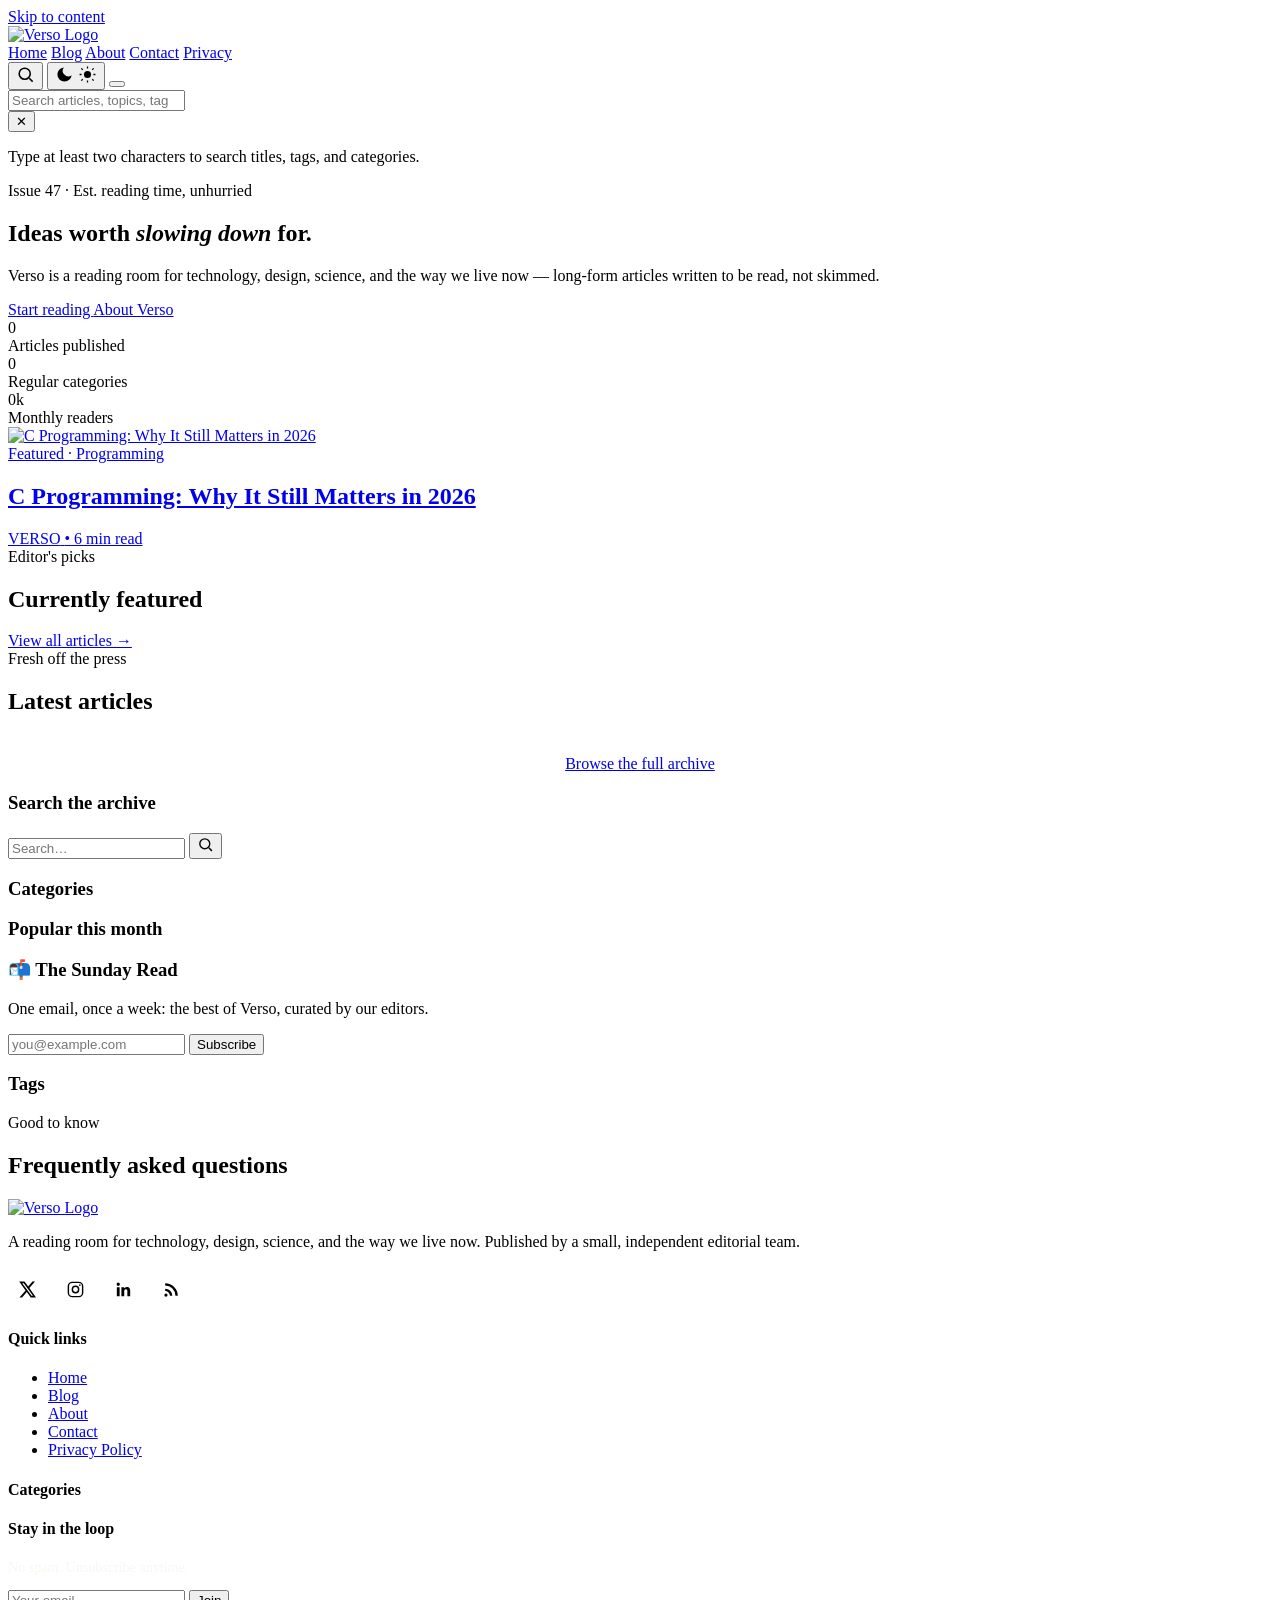
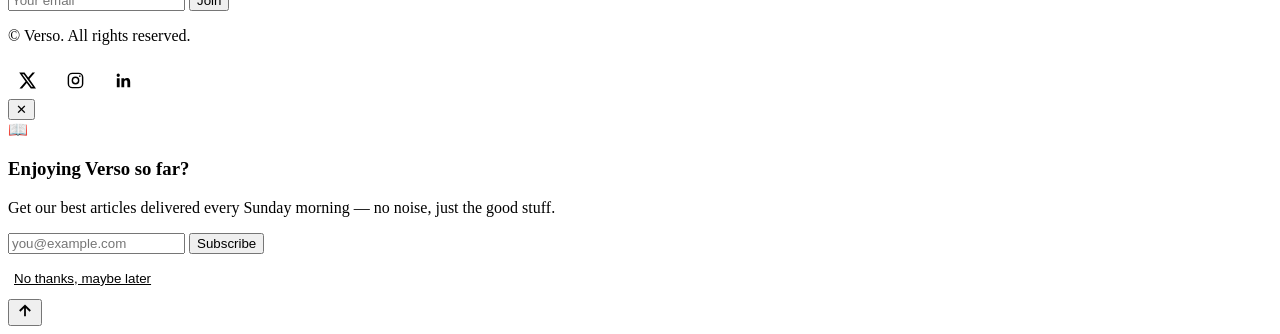
==== index.html @ 6a6ff348 "Add files via upload" ====
<!DOCTYPE html>
<html lang="en">
<head>
  <meta charset="UTF-8">
  <meta name="viewport" content="width=device-width, initial-scale=1.0">

  <title>Verso — Ideas Worth Slowing Down For</title>

  <meta name="description"
    content="Verso is a reading room for technology, design, science, and the way we live now. Long-form articles, written to be read, not skimmed.">

  <meta name="theme-color" content="#F6F2E9">

  <link rel="canonical" href="https://www.versoblog.example/index.html">

  <!-- Open Graph -->
  <meta property="og:type" content="website">
  <meta property="og:title" content="Verso — Ideas Worth Slowing Down For">
  <meta property="og:description"
    content="A reading room for technology, design, science, and the way we live now.">
  <meta property="og:image" content="https://picsum.photos/id/0/1200/700">
  <meta property="og:url" href="https://www.versoblog.example/index.html">

  <meta name="twitter:card" content="summary_large_image">
  <meta name="twitter:title" content="Verso — Ideas Worth Slowing Down For">
  <meta name="twitter:description"
    content="A reading room for technology, design, science, and the way we live now.">
  <meta name="twitter:image" content="https://picsum.photos/id/0/1200/700">

  <link rel="icon" href="images/placeholder.svg" type="image/svg+xml">

  <link rel="stylesheet" href="css/xmc.css">
  <link rel="stylesheet" href="css/ree.css">

    <!-- Theme -->
  <script src="js/theme.js"></script>

  <!-- Schema.org -->
  <script type="application/ld+json">
  {
    "@context": "https://schema.org",
    "@type": "WebSite",
    "name": "Verso",
    "url": "https://www.versoblog.example/",
    "potentialAction": {
      "@type": "SearchAction",
      "target": "https://www.versoblog.example/blog.html?search={search_term_string}",
      "query-input": "required name=search_term_string"
    }
  }
  </script>

  <style>
    /* =========================================================
       SOCIAL MEDIA ICONS
       ========================================================= */

    .social-links {
      display: flex;
      align-items: center;
      gap: 10px;
    }

    .social-links a {
      width: 38px;
      height: 38px;
      display: inline-flex;
      align-items: center;
      justify-content: center;
      border-radius: 50%;
      text-decoration: none;
      transition:
        transform 0.2s ease,
        background-color 0.2s ease,
        color 0.2s ease;
    }

    .social-links a:hover {
      transform: translateY(-3px);
    }

    .social-links svg {
      width: 19px;
      height: 19px;
      display: block;
    }

    /* Footer social icons */
    .footer-about .social-links a,
    .footer-bottom .social-links a {
      color: inherit;
    }

    .social-links a:hover {
      background: rgba(255,255,255,0.12);
    }
  </style>

</head>

<body>

  <a class="skip-link" href="#main">Skip to content</a>

  <!-- ============================= HEADER ============================= -->

  <header class="site-header">

    <div class="container">

      <a href="index.html" class="logo">
        <img src="images/IMG_20260827_145928.png" alt="Verso Logo">
      </a>

      <nav class="nav-menu" aria-label="Primary">
        <a href="index.html" class="is-active">Home</a>
        <a href="blog.html">Blog</a>
        <a href="about.html">About</a>
        <a href="contact.html">Contact</a>
        <a href="privacy.html">Privacy</a>
      </nav>

      <div class="header-actions">

        <button
          class="icon-btn search-toggle"
          aria-label="Open search"
          title="Search (press /)">

          <svg
            viewBox="0 0 24 24"
            width="19"
            height="19"
            fill="none"
            stroke="currentColor"
            stroke-width="2">

            <circle cx="11" cy="11" r="7"/>
            <path d="M21 21l-4.3-4.3"/>

          </svg>

        </button>

        <button
          class="icon-btn theme-toggle"
          aria-label="Toggle dark mode"
          aria-pressed="false"
          title="Toggle theme (press t)">

          <svg
            class="icon-moon"
            viewBox="0 0 24 24"
            width="19"
            height="19"
            fill="currentColor">

            <path d="M21 12.8A9 9 0 1 1 11.2 3a7 7 0 0 0 9.8 9.8Z"/>

          </svg>

          <svg
            class="icon-sun"
            viewBox="0 0 24 24"
            width="19"
            height="19"
            fill="currentColor">

            <circle cx="12" cy="12" r="4.5"/>

            <path
              d="M12 2v2.5M12 19.5V22M4.2 4.2l1.8 1.8M18 18l1.8 1.8M2 12h2.5M19.5 12H22M4.2 19.8 6 18M18 6l1.8-1.8"
              stroke="currentColor"
              stroke-width="1.6"/>

          </svg>

        </button>

        <button
          class="nav-toggle"
          aria-label="Open menu"
          aria-expanded="false">

          <span></span>
          <span></span>
          <span></span>

        </button>

      </div>

    </div>

  </header>

  <!-- ============================= SEARCH ============================= -->

  <div class="search-panel">

    <div class="search-panel__inner">

      <div class="search-panel__header">

        <form role="search" style="flex:1; display:flex;">

          <input
            type="search"
            class="search-input"
            placeholder="Search articles, topics, tags…"
            aria-label="Search articles">

        </form>

        <button
          type="button"
          class="search-panel__close"
          aria-label="Close search">

          ✕

        </button>

      </div>

      <div class="search-suggestions">

        <p class="search-suggestions__hint">
          Type at least two characters to search titles, tags, and categories.
        </p>

      </div>

    </div>

  </div>


  <main id="main">

    <!-- ============================= HERO ============================= -->

    <section class="hero">

      <div class="container hero__grid">

        <div>

          <p class="hero__eyebrow">
            Issue 47 · Est. reading time, unhurried
          </p>

          <h1 class="hero__title">
            Ideas worth <em>slowing down</em> for.
          </h1>

          <p class="hero__lede">
            Verso is a reading room for technology, design, science,
            and the way we live now — long-form articles written to be
            read, not skimmed.
          </p>

          <div class="hero__actions">

            <a href="blog.html" class="btn btn-primary">
              Start reading
            </a>

            <a href="about.html" class="btn btn-secondary">
              About Verso
            </a>

          </div>

          <div class="hero__stats">

            <div>
              <div class="hero__stat-value">
                <span data-counter="20">0</span>
              </div>

              <div class="hero__stat-label">
                Articles published
              </div>
            </div>

            <div>
              <div class="hero__stat-value">
                <span data-counter="8">0</span>
              </div>

              <div class="hero__stat-label">
                Regular categories
              </div>
            </div>

            <div>
              <div class="hero__stat-value">
                <span data-counter="42">0</span>k
              </div>

              <div class="hero__stat-label">
                Monthly readers
              </div>
            </div>

          </div>

        </div>


        <a
  href="post.html?slug=c-programming-why-it-still-matters-in-2026"
  class="hero__feature"
  id="hero-feature">

  <img
    src="images/C programming.png"
    alt="C Programming: Why It Still Matters in 2026">

  <div class="hero__feature-content">

    <span class="hero__feature-badge">
      Featured · Programming
    </span>

    <h2 class="hero__feature-title">
      C Programming: Why It Still Matters in 2026
    </h2>

    <div class="hero__feature-meta">
      <span>VERSO</span>
      <span class="dot">•</span>
      <span>6 min read</span>
    </div>

  </div>

        </a>

      </div>

    </section>

    <!-- ====================== FEATURED ARTICLES ====================== -->

    <section class="section section--tight">

      <div class="container">

        <div class="section-head">

          <div>

            <span class="eyebrow">
              Editor's picks
            </span>

            <h2 class="section-title">
              Currently featured
            </h2>

          </div>

          <a href="blog.html" class="view-all-link">
            View all articles →
          </a>

        </div>

        <div
          class="featured-strip"
          id="featured-strip">
        </div>

      </div>

    </section>


    <!-- ============================ MAIN GRID ============================ -->

    <section class="section section--tight">

      <div class="container grid-main">

        <div class="main-col">

          <div class="section-head">

            <div>

              <span class="eyebrow">
                Fresh off the press
              </span>

              <h2 class="section-title">
                Latest articles
              </h2>

            </div>

          </div>

          <div
            class="category-chip-row"
            id="home-category-filters">
          </div>

          <div
            class="card-grid"
            id="home-post-grid"
            data-skeleton-target
            data-skeleton-count="6">
          </div>

          <div style="text-align:center; margin-top: 2.5rem;">

            <a
              href="blog.html"
              class="btn btn-secondary">

              Browse the full archive

            </a>

          </div>

        </div>

      <!-- ============================ SIDEBAR ============================ -->

        <aside class="sidebar" aria-label="Sidebar">

          <div class="widget">

            <h3 class="widget__title">
              Search the archive
            </h3>

            <form
              class="widget__search"
              role="search"
              id="sidebar-search-form">

              <input
                type="search"
                placeholder="Search…"
                aria-label="Search">

              <button
                type="submit"
                aria-label="Search">

                <svg
                  viewBox="0 0 24 24"
                  width="17"
                  height="17"
                  fill="none"
                  stroke="currentColor"
                  stroke-width="2">

                  <circle cx="11" cy="11" r="7"/>
                  <path d="M21 21l-4.3-4.3"/>

                </svg>

              </button>

            </form>

          </div>


          <div class="widget">

            <h3 class="widget__title">
              Categories
            </h3>

            <ul
              class="category-list"
              id="sidebar-categories">
            </ul>

          </div>


          <div class="widget">

            <h3 class="widget__title">
              Popular this month
            </h3>

            <ul
              class="mini-post-list"
              id="sidebar-popular">
            </ul>

          </div>


          <div class="widget widget-newsletter">

            <h3 class="widget__title">
              📬 The Sunday Read
            </h3>

            <p>
              One email, once a week: the best of Verso,
              curated by our editors.
            </p>

            <form id="sidebar-newsletter-form">

              <input
                type="email"
                required
                placeholder="you@example.com"
                aria-label="Email address">

              <button
                type="submit"
                class="btn btn-primary btn-block">

                Subscribe

              </button>

            </form>

          </div>


          <div class="widget">

            <h3 class="widget__title">
              Tags
            </h3>

            <div
              class="tag-cloud"
              id="sidebar-tags">
            </div>

          </div>

        </aside>

      </div>

    </section>

    <!-- ============================ FAQ ============================ -->

    <section class="section section--tight">

      <div
        class="container"
        style="max-width: 820px;">

        <div class="section-head">

          <div>

            <span class="eyebrow">
              Good to know
            </span>

            <h2 class="section-title">
              Frequently asked questions
            </h2>

          </div>

        </div>

        <div
          class="faq-list"
          id="faq-list">
        </div>

      </div>

    </section>

  </main>


  <!-- ============================= FOOTER ============================= -->

  <footer class="site-footer">

    <div class="container footer-top">


      <!-- ABOUT -->

      <div class="footer-col footer-about">

        <a href="index.html" class="logo">

          <img
            src="images/IMG_20260827_145928.png"
            alt="Verso Logo">

        </a>

        <p>
          A reading room for technology, design, science,
          and the way we live now. Published by a small,
          independent editorial team.
        </p>


        <!-- SOCIAL MEDIA -->

        <div
          class="social-links"
          style="margin-top:1.25rem;">

          <!-- X / Twitter -->

          <a
            href="#"
            aria-label="X"
            title="X">

            <svg
              viewBox="0 0 24 24"
              fill="currentColor"
              aria-hidden="true">

              <path d="M18.244 2H21.5l-7.11 8.13L22.75 22h-6.57l-5.14-6.73L5.15 22H1.89l7.61-8.7L1.5 2h6.74l4.65 6.14L18.244 2Zm-1.15 17.86h1.8L7.22 4.02H5.29L17.094 19.86Z"/>

            </svg>

          </a>


          <!-- Instagram -->

          <a
            href="https://www.instagram.com/akash_jadhav_14?igsi=MWh5ZHBkMnVkZ2pjag=="
            aria-label="Instagram"
            title="Instagram">

            <svg
              viewBox="0 0 24 24"
              fill="none"
              stroke="currentColor"
              stroke-width="1.8"
              aria-hidden="true">

              <rect
                x="3"
                y="3"
                width="18"
                height="18"
                rx="5"/>

              <circle
                cx="12"
                cy="12"
                r="4"/>

              <circle
                cx="17.5"
                cy="6.5"
                r="1"
                fill="currentColor"
                stroke="none"/>

            </svg>

          </a>

          <!-- LINKEDIN -->

          <a
            href="https://www.linkedin.com/in/akash-jadhav-b55a06274"
            target="_blank"
            rel="noopener noreferrer"
            aria-label="LinkedIn"
            title="LinkedIn">

            <svg
              viewBox="0 0 24 24"
              fill="currentColor"
              aria-hidden="true">

              <path d="M20.45 20.45h-3.56v-5.58c0-1.33-.03-3.04-1.85-3.04-1.85 0-2.13 1.44-2.13 2.94v5.68H9.35V9h3.42v1.56h.05c.48-.9 1.64-1.85 3.37-1.85 3.6 0 4.26 2.37 4.26 5.46v6.28zM5.34 7.43a2.06 2.06 0 1 1 0-4.12 2.06 2.06 0 0 1 0 4.12zM7.12 20.45H3.56V9h3.56v11.45z"/>

            </svg>

          </a>


          <!-- RSS -->

          <a
            href="#"
            aria-label="RSS Feed"
            title="RSS Feed">

            <svg
              viewBox="0 0 24 24"
              fill="currentColor"
              aria-hidden="true">

              <circle cx="5" cy="19" r="2"/>

              <path d="M4 11a9 9 0 0 1 9 9h-3a6 6 0 0 0-6-6v-3Z"/>

              <path d="M4 4a16 16 0 0 1 16 16h-3A13 13 0 0 0 4 7V4Z"/>

            </svg>

          </a>

        </div>

      </div>


      <!-- QUICK LINKS -->

      <div class="footer-col">

        <h4>Quick links</h4>

        <ul>

          <li>
            <a href="index.html">Home</a>
          </li>

          <li>
            <a href="blog.html">Blog</a>
          </li>

          <li>
            <a href="about.html">About</a>
          </li>

          <li>
            <a href="contact.html">Contact</a>
          </li>

          <li>
            <a href="privacy.html">
              Privacy Policy
            </a>
          </li>

        </ul>

      </div>


      <!-- CATEGORIES -->

      <div class="footer-col">

        <h4>Categories</h4>

        <ul id="footer-categories"></ul>

      </div>


      <!-- NEWSLETTER -->

      <div class="footer-col footer-newsletter">

        <h4>Stay in the loop</h4>

        <p
          style="color:rgba(246,242,233,0.65); font-size:0.88rem;">

          No spam. Unsubscribe anytime.

        </p>

        <form id="footer-newsletter-form">

          <input
            type="email"
            required
            placeholder="Your email"
            aria-label="Email address">

          <button type="submit">
            Join
          </button>

        </form>

      </div>

    </div>

    <!-- ============================= FOOTER BOTTOM ============================= -->

    <div class="container footer-bottom">

      <p>
        © <span data-year></span>
        Verso. All rights reserved.
      </p>


      <!-- SOCIAL MEDIA -->

      <div class="social-links">


        <!-- X -->

        <a
          href="#"
          aria-label="X"
          title="X">

          <svg
            viewBox="0 0 24 24"
            fill="currentColor"
            aria-hidden="true">

            <path d="M18.244 2H21.5l-7.11 8.13L22.75 22h-6.57l-5.14-6.73L5.15 22H1.89l7.61-8.7L1.5 2h6.74l4.65 6.14L18.244 2Zm-1.15 17.86h1.8L7.22 4.02H5.29L17.094 19.86Z"/>

          </svg>

        </a>


        <!-- INSTAGRAM -->

        <a
          href="https://www.instagram.com/akash_jadhav_14?igsi=MWh5ZHBkMnVkZ2pjag=="
          aria-label="Instagram"
          title="Instagram">

          <svg
            viewBox="0 0 24 24"
            fill="none"
            stroke="currentColor"
            stroke-width="1.8"
            aria-hidden="true">

            <rect
              x="3"
              y="3"
              width="18"
              height="18"
              rx="5"/>

            <circle
              cx="12"
              cy="12"
              r="4"/>

            <circle
              cx="17.5"
              cy="6.5"
              r="1"
              fill="currentColor"
              stroke="none"/>

          </svg>

        </a>


        <!-- LINKEDIN -->

        <a
          href="https://www.linkedin.com/in/akash-jadhav-b55a06274"
          target="_blank"
          rel="noopener noreferrer"
          aria-label="LinkedIn"
          title="LinkedIn">

          <svg
            viewBox="0 0 24 24"
            fill="currentColor"
            aria-hidden="true">

            <path d="M20.45 20.45h-3.56v-5.58c0-1.33-.03-3.04-1.85-3.04-1.85 0-2.13 1.44-2.13 2.94v5.68H9.35V9h3.42v1.56h.05c.48-.9 1.64-1.85 3.37-1.85 3.6 0 4.26 2.37 4.26 5.46v6.28zM5.34 7.43a2.06 2.06 0 1 1 0-4.12 2.06 2.06 0 0 1 0 4.12zM7.12 20.45H3.56V9h3.56v11.45z"/>

            </svg>

        </a>

      </div>

    </div>

  </footer>


  <!-- ============================= NEWSLETTER POPUP ============================= -->

  <div class="newsletter-popup">

    <div class="newsletter-popup__card">

      <button
        type="button"
        class="newsletter-popup__close"
        data-close-popup
        aria-label="Close">

        ✕

      </button>

      <div class="newsletter-popup__icon">
        📖
      </div>

      <h3>
        Enjoying Verso so far?
      </h3>

      <p>
        Get our best articles delivered every Sunday morning —
        no noise, just the good stuff.
      </p>

      <form>

        <input
          type="email"
          required
          placeholder="you@example.com"
          aria-label="Email address">

        <button
          type="submit"
          class="btn btn-primary">

          Subscribe

        </button>

      </form>

      <p
        style="font-size:0.78rem; margin-top:1rem;">

        <button
          type="button"
          data-close-popup
          style="background:none;border:none;color:var(--ink-faint);text-decoration:underline;">

          No thanks, maybe later

        </button>

      </p>

    </div>

  </div>

  <!-- ============================= SCROLL TOP ============================= -->

  <button
    class="scroll-top-btn"
    aria-label="Scroll to top">

    <svg
      viewBox="0 0 24 24"
      width="18"
      height="18"
      fill="none"
      stroke="currentColor"
      stroke-width="2.4">

      <path d="M12 19V5M5 12l7-7 7 7"/>

    </svg>

  </button>


  <!-- ============================= JAVASCRIPT ============================= -->

  <script src="js/blog.js"></script>
  <script src="js/app.js"></script>
  <script src="js/search.js"></script>
  <script src="js/pagination.js"></script>


  <script>

    /* ---------------------------------------------------------------
       Home page rendering
       --------------------------------------------------------------- */

    (function () {

      "use strict";


      /* Featured strip */

      const featured =
        VERSO.posts
          .filter((p) => p.featured)
          .slice(0, 3);

      document.getElementById("featured-strip").innerHTML =
        featured.map(VERSO.renderCard).join("");


      /* Latest posts */

      let activeCategory = "all";

      const grid =
        document.getElementById("home-post-grid");


      function renderGrid() {

        const list =
          [...VERSO.posts]
            .filter(
              (p) =>
                activeCategory === "all" ||
                p.category === activeCategory
            )
            .sort(
              (a, b) =>
                new Date(b.date) -
                new Date(a.date)
            )
            .slice(0, 6);


        grid.innerHTML = list.length

          ? list.map(VERSO.renderCard).join("")

          : `
            <div
              class="empty-state"
              style="grid-column:1/-1;">

              <h3>No articles here yet</h3>

              <p>
                Try a different category.
              </p>

            </div>
          `;


        window.VersoLazyLoad();

      }


      /* Category filters */

      const chipRow =
        document.getElementById(
          "home-category-filters"
        );


      chipRow.innerHTML =
        [
          `<button
             class="chip is-active"
             data-category="all">
             All
           </button>`
        ]

        .concat(
          VERSO.categories
            .slice(0, 6)
            .map(
              (c) =>
                `<button
                   class="chip"
                   data-category="${c.id}">
                   ${c.icon} ${c.name}
                 </button>`
            )
        )

        .join("");


      chipRow.addEventListener(
        "click",
        (e) => {

          const btn =
            e.target.closest(".chip");

          if (!btn) return;

          activeCategory =
            btn.dataset.category;


          chipRow
            .querySelectorAll(".chip")
            .forEach(
              (c) =>
                c.classList.toggle(
                  "is-active",
                  c === btn
                )
            );


          renderGrid();

        }
      );


      renderGrid();


      /* Sidebar */

      VERSO.renderCategoryList(
        "#sidebar-categories"
      );

      VERSO.renderPopularPosts(
        "#sidebar-popular"
      );

      VERSO.renderTagCloud(
        "#sidebar-tags"
      );

      VERSO.renderCategoryList(
        "#footer-categories"
      );


      /* Newsletter */

      [
        ["#sidebar-newsletter-form", true],
        ["#footer-newsletter-form", false]

      ].forEach(
        ([selector]) => {

          const form =
            document.querySelector(selector);

          form?.addEventListener(
            "submit",
            (e) => {

              e.preventDefault();

              const input =
                form.querySelector(
                  "input[type='email']"
                );


              if (input.checkValidity()) {

                localStorage.setItem(
                  "verso_subscribed",
                  "1"
                );


                VersoToast(
                  "You're subscribed. Welcome aboard!",
                  "success"
                );


                form.reset();

              } else {

                VersoToast(
                  "Please enter a valid email address.",
                  "error"
                );

              }

            }
          );

        }
      );
      /* Sidebar search */

      document
        .getElementById(
          "sidebar-search-form"
        )
        ?.addEventListener(
          "submit",
          (e) => {

            e.preventDefault();

            const q =
              e.target
                .querySelector("input")
                .value
                .trim();


            window.location.href =
              `blog.html?search=${encodeURIComponent(q)}`;

          }
        );


      /* FAQ */

      const faqs = [

        {
          q: "Is Verso free to read?",
          a: "Yes — every article on Verso is free, always. The Sunday newsletter is free too."
        },

        {
          q: "How often do you publish?",
          a: "New articles go up two to three times a week, usually on weekday mornings."
        },

        {
          q: "Can I pitch a story?",
          a: "Absolutely. Head to the Contact page and choose \"Pitch an idea\" from the subject line."
        },

        {
          q: "Do you accept guest writers?",
          a: "We do, on a rolling basis. We look for a strong point of view over a long résumé."
        }

      ];


      document.getElementById(
        "faq-list"
      ).innerHTML = faqs

        .map(
          (f, i) => `

            <div class="faq-item">

              <button
                class="faq-question"
                aria-expanded="false"
                aria-controls="faq-a-${i}">

                ${f.q}

                <span class="faq-question__icon">
                  +
                </span>

              </button>

              <div
                class="faq-answer"
                id="faq-a-${i}">

                <div class="faq-answer__inner">
                  ${f.a}
                </div>

              </div>

            </div>

          `
        )

        .join("");


      document
        .querySelectorAll(".faq-question")
        .forEach(
          (btn) => {

            btn.addEventListener(
              "click",
              () => {

                const item =
                  btn.closest(".faq-item");

                const answer =
                  item.querySelector(
                    ".faq-answer"
                  );


                const isOpen =
                  item.classList.toggle(
                    "is-open"
                  );


                btn.setAttribute(
                  "aria-expanded",
                  String(isOpen)
                );


                answer.style.maxHeight =
                  isOpen
                    ? answer.scrollHeight + "px"
                    : "0px";

              }
            );

          }
        );

    })();

  </script>

</body>
</html>
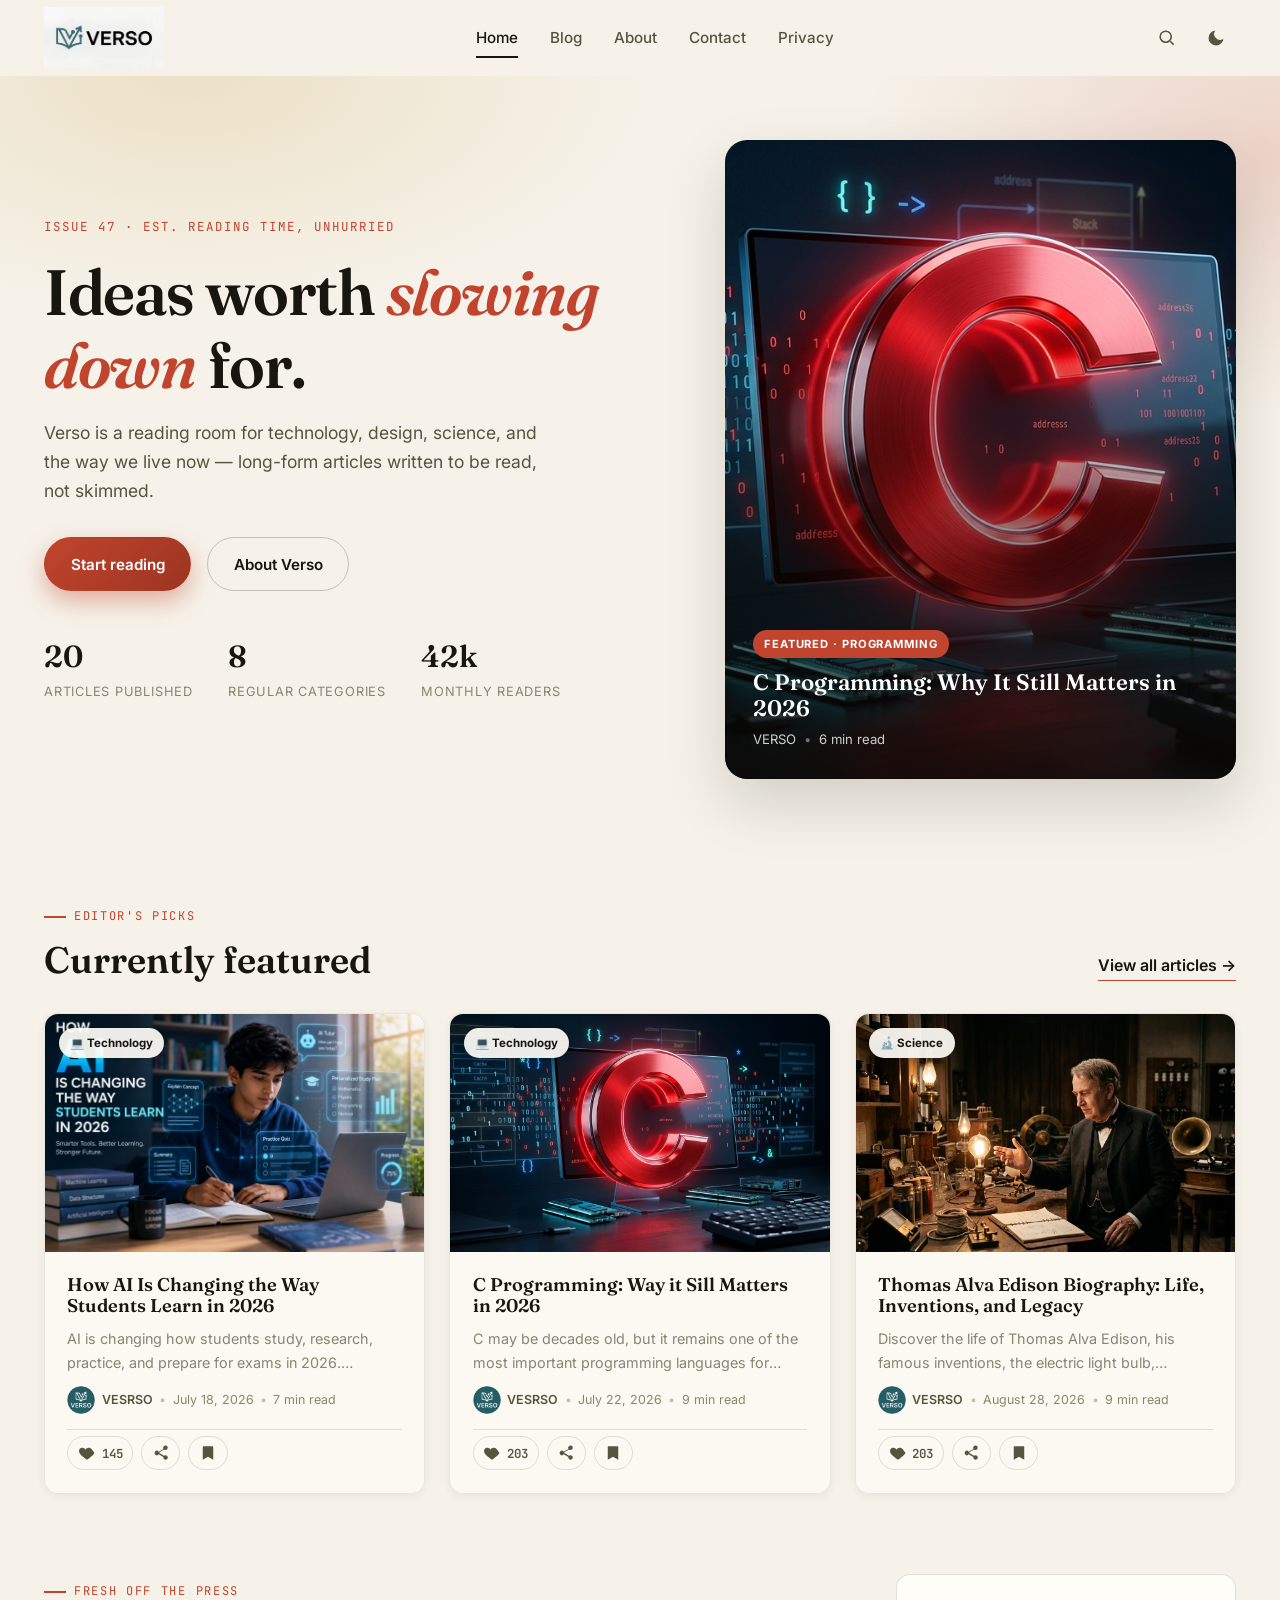
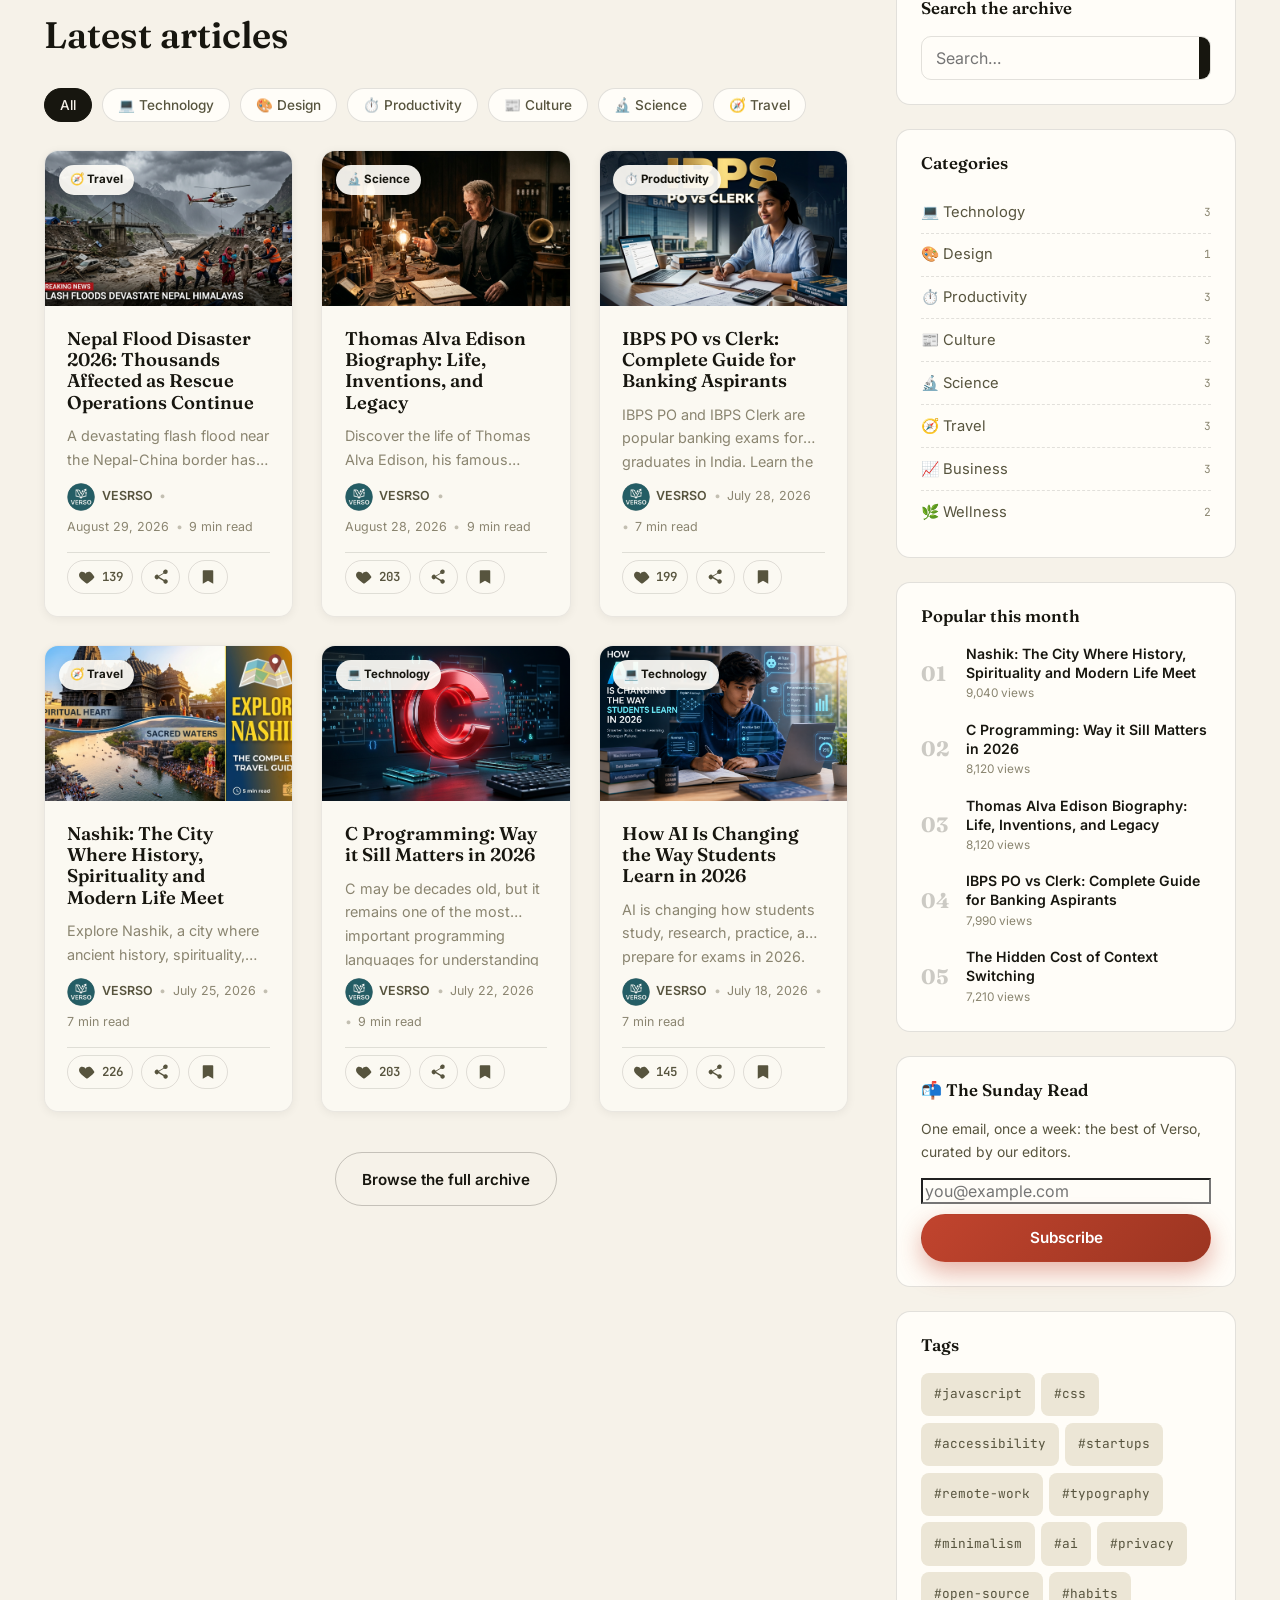
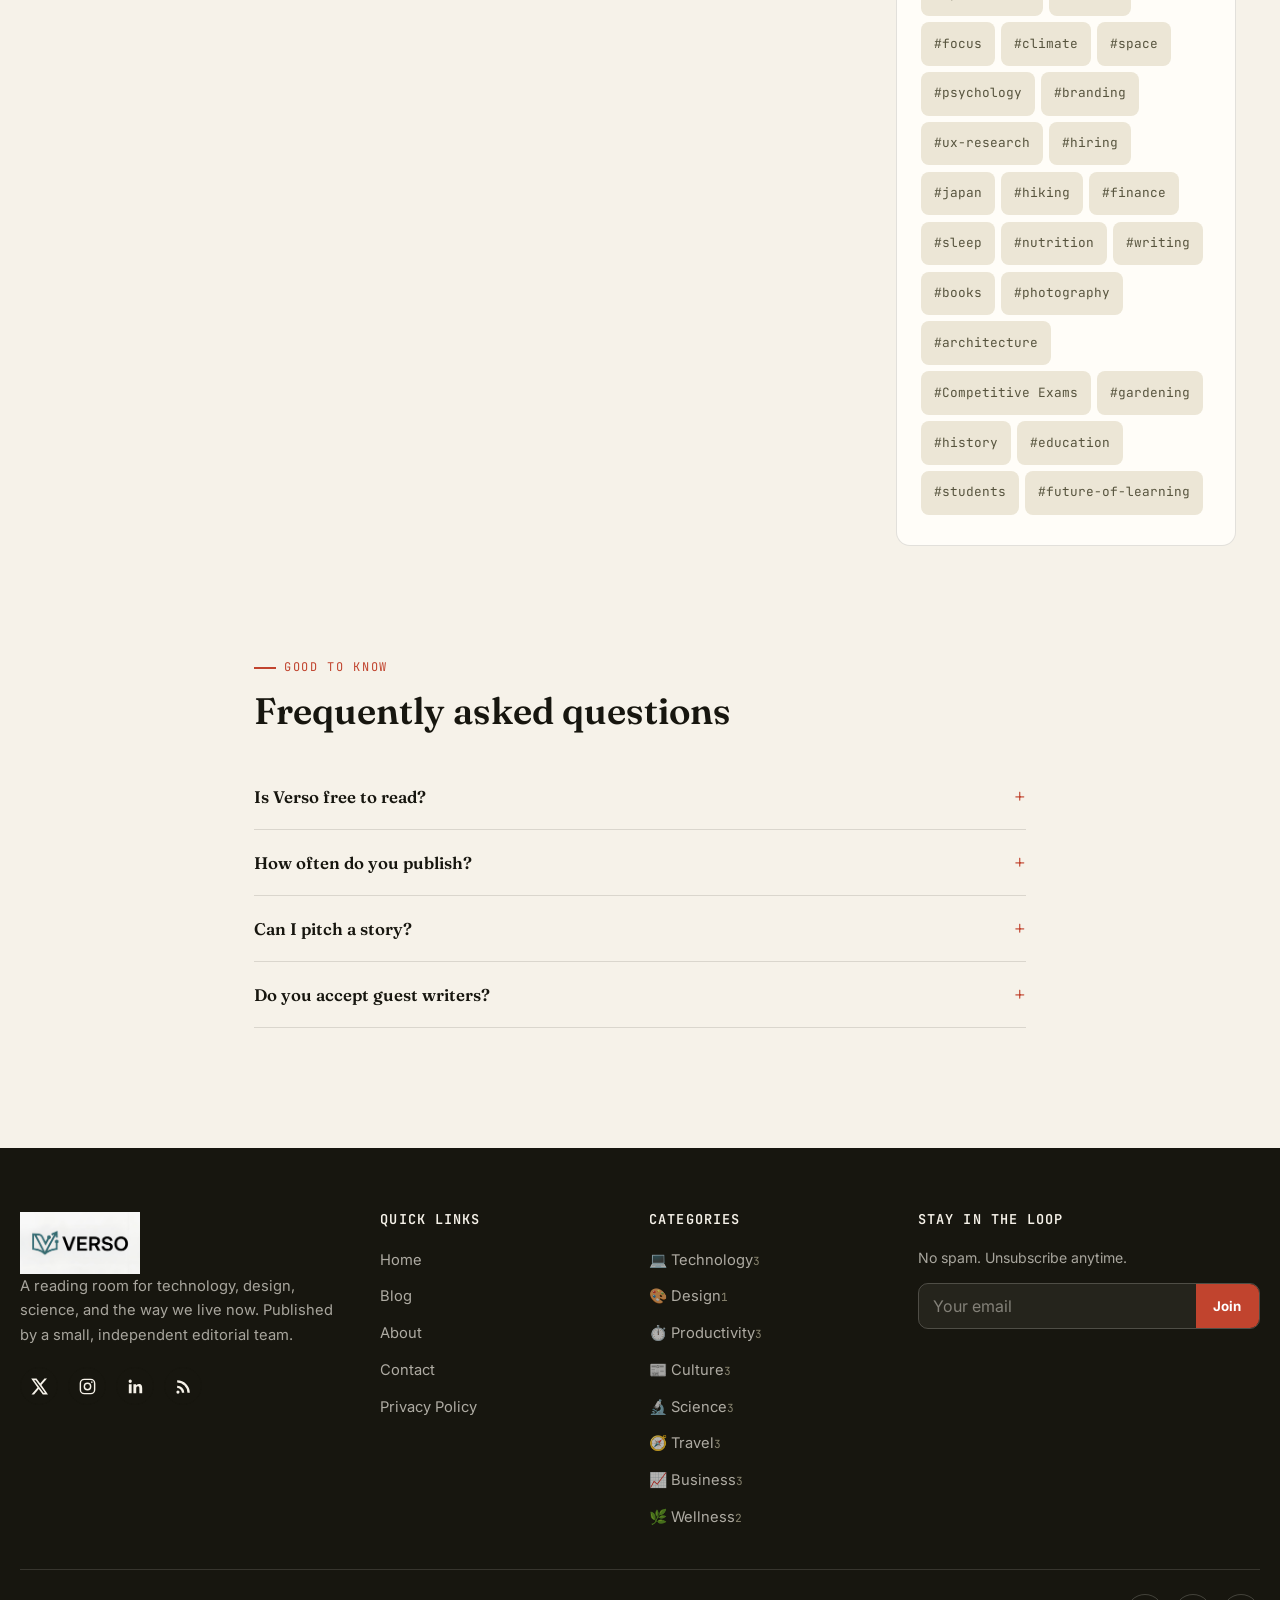
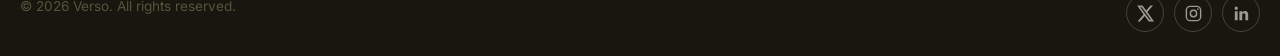
==== commit 0f1b1754: "Add Google Ads script to index.html" ====
--- a/index.html
+++ b/index.html
@@ -1,6 +1,8 @@
 <!DOCTYPE html>
 <html lang="en">
 <head>
+  <script async src="https://pagead2.googlesyndication.com/pagead/js/adsbygoogle.js?client=ca-pub-2275084325107772"
+     crossorigin="anonymous"></script>
   <meta charset="UTF-8">
   <meta name="viewport" content="width=device-width, initial-scale=1.0">
 
@@ -1342,4 +1344,4 @@
   </script>
 
 </body>
-</html>+</html>
--- a/css/xmc.css
+++ b/css/xmc.css
@@ -0,0 +1,649 @@
+/* =========================================================================
+   Verso — main stylesheet
+   Design language: an editorial "reading room" aesthetic. Warm paper
+   background, a serif display face for headlines, a clean grotesque for
+   body copy, and a single confident red accent used sparingly.
+   Table of contents:
+   1. Font faces & tokens        6. Buttons & chips
+   2. Reset & base               7. Cards & grids
+   3. Layout utilities           8. Sidebar widgets
+   4. Header & navigation        9. Post page
+   5. Hero                      10. Forms, footer, toasts, misc
+   ========================================================================= */
+
+/* ---------------------------------------------------------------------
+   1. Fonts & design tokens
+   --------------------------------------------------------------------- */
+@import url('https://fonts.googleapis.com/css2?family=Fraunces:ital,opsz,wght@0,9..144,400;0,9..144,500;0,9..144,600;0,9..144,700;1,9..144,500&family=Inter:wght@400;500;600;700;800&family=JetBrains+Mono:wght@400;500&display=swap');
+
+:root {
+  /* Color tokens — light (paper) mode */
+  --paper: #F6F2E9;
+  --paper-raised: #FFFDF8;
+  --paper-dim: #ECE6D6;
+  --ink: #17160F;
+  --ink-soft: #57543E;
+  --ink-faint: #8A8570;
+  --red: #C1442E;
+  --red-dark: #9C3521;
+  --gold: #C9A24B;
+  --sage: #6E7F63;
+  --line: rgba(23, 22, 15, 0.12);
+  --line-strong: rgba(23, 22, 15, 0.22);
+  --glass-bg: rgba(255, 253, 248, 0.6);
+  --glass-border: rgba(23, 22, 15, 0.08);
+  --shadow-sm: 0 2px 10px rgba(23, 22, 15, 0.06);
+  --shadow-md: 0 14px 34px rgba(23, 22, 15, 0.10);
+  --shadow-lg: 0 24px 60px rgba(23, 22, 15, 0.16);
+  --overlay: rgba(15, 14, 9, 0.55);
+
+  /* Typography */
+  --font-display: 'Fraunces', Georgia, serif;
+  --font-body: 'Inter', -apple-system, BlinkMacSystemFont, sans-serif;
+  --font-mono: 'JetBrains Mono', 'Courier New', monospace;
+
+  /* Layout */
+  --radius-sm: 8px;
+  --radius-md: 14px;
+  --radius-lg: 22px;
+  --max-width: 1240px;
+  --header-h: 76px;
+  --transition: 220ms cubic-bezier(0.4, 0, 0.2, 1);
+}
+
+[data-theme="dark"] {
+  --paper: #131209;
+  --paper-raised: #1B1A12;
+  --paper-dim: #1F1E15;
+  --ink: #F3EFE2;
+  --ink-soft: #C6C0A9;
+  --ink-faint: #8B8570;
+  --red: #E36B52;
+  --red-dark: #C1442E;
+  --gold: #E0C27A;
+  --sage: #8FA283;
+  --line: rgba(243, 239, 226, 0.12);
+  --line-strong: rgba(243, 239, 226, 0.24);
+  --glass-bg: rgba(255, 255, 255, 0.045);
+  --glass-border: rgba(255, 255, 255, 0.08);
+  --shadow-sm: 0 2px 10px rgba(0, 0, 0, 0.3);
+  --shadow-md: 0 14px 34px rgba(0, 0, 0, 0.45);
+  --shadow-lg: 0 24px 60px rgba(0, 0, 0, 0.6);
+  --overlay: rgba(0, 0, 0, 0.7);
+}
+
+/* ---------------------------------------------------------------------
+   2. Reset & base
+   --------------------------------------------------------------------- */
+*, *::before, *::after { box-sizing: border-box; }
+html { scroll-behavior: smooth; }
+@media (prefers-reduced-motion: reduce) {
+  html { scroll-behavior: auto; }
+  *, *::before, *::after { animation-duration: 0.001ms !important; animation-iteration-count: 1 !important; transition-duration: 0.001ms !important; }
+}
+
+body {
+  margin: 0;
+  background: var(--paper);
+  color: var(--ink);
+  font-family: var(--font-body);
+  font-size: 16px;
+  line-height: 1.65;
+  -webkit-font-smoothing: antialiased;
+  transition: background var(--transition), color var(--transition);
+}
+body.no-scroll { overflow: hidden; }
+
+img { max-width: 100%; display: block; height: auto; }
+img.is-loaded { animation: fadeIn 400ms ease; }
+@keyframes fadeIn { from { opacity: 0; } to { opacity: 1; } }
+
+a { color: inherit; text-decoration: none; }
+h1, h2, h3, h4, h5 { font-family: var(--font-display); font-weight: 600; line-height: 1.15; margin: 0 0 0.5em; color: var(--ink); }
+p { margin: 0 0 1em; color: var(--ink-soft); }
+ul, ol { margin: 0; padding: 0; list-style: none; }
+button { font-family: inherit; cursor: pointer; }
+input, textarea, select { font-family: inherit; font-size: 1rem; color: var(--ink); background: var(--paper-raised); }
+
+::selection { background: var(--red); color: #fff; }
+
+/* Visible keyboard focus everywhere */
+a:focus-visible, button:focus-visible, input:focus-visible, textarea:focus-visible, [tabindex]:focus-visible {
+  outline: 2px solid var(--red);
+  outline-offset: 3px;
+  border-radius: 4px;
+}
+
+.skip-link {
+  position: absolute; left: -999px; top: 0; z-index: 999;
+  background: var(--red); color: #fff; padding: 0.75rem 1.25rem; border-radius: 0 0 8px 0;
+}
+.skip-link:focus { left: 0; }
+
+/* ---------------------------------------------------------------------
+   3. Layout utilities
+   --------------------------------------------------------------------- */
+.container { max-width: var(--max-width); margin: 0 auto; padding: 0 1.5rem; }
+.section { padding: 4.5rem 0; }
+.section--tight { padding: 2.5rem 0; }
+.section-head { display: flex; align-items: flex-end; justify-content: space-between; gap: 1rem; margin-bottom: 2rem; flex-wrap: wrap; }
+.eyebrow { font-family: var(--font-mono); font-size: 0.75rem; letter-spacing: 0.14em; text-transform: uppercase; color: var(--red); display: inline-flex; align-items: center; gap: 0.5rem; margin-bottom: 0.75rem; }
+.eyebrow::before { content: ""; width: 22px; height: 1.5px; background: var(--red); display: inline-block; }
+.section-title { font-size: clamp(1.6rem, 3vw, 2.3rem); margin: 0; }
+.section-sub { color: var(--ink-faint); max-width: 46ch; }
+.view-all-link { font-weight: 600; border-bottom: 1.5px solid var(--red); padding-bottom: 2px; white-space: nowrap; transition: opacity var(--transition); }
+.view-all-link:hover { opacity: 0.7; }
+
+.text-link { color: var(--red); font-weight: 600; }
+.text-link:hover { text-decoration: underline; }
+
+.grid-main { display: grid; grid-template-columns: 1fr 340px; gap: 3rem; align-items: start; }
+.main-col { min-width: 0; }
+
+.divider { border: none; border-top: 1px solid var(--line); margin: 2.5rem 0; }
+
+.visually-hidden {
+  position: absolute; width: 1px; height: 1px; padding: 0; margin: -1px;
+  overflow: hidden; clip: rect(0,0,0,0); white-space: nowrap; border: 0;
+}
+
+/* ---------------------------------------------------------------------
+   4. Header & navigation
+   --------------------------------------------------------------------- */
+.site-header {
+  position: sticky; top: 0; z-index: 200;
+  height: var(--header-h);
+  display: flex; align-items: center;
+  background: rgba(246, 242, 233, 0.78);
+  backdrop-filter: blur(14px) saturate(1.4);
+  -webkit-backdrop-filter: blur(14px) saturate(1.4);
+  border-bottom: 1px solid transparent;
+  transition: border-color var(--transition), box-shadow var(--transition), background var(--transition);
+}
+[data-theme="dark"] .site-header { background: rgba(19, 18, 9, 0.78); }
+.site-header.is-scrolled { border-bottom-color: var(--line); box-shadow: var(--shadow-sm); }
+
+.site-header .container { display: flex; align-items: center; justify-content: space-between; gap: 1.5rem; width: 100%; }
+
+.logo { display: flex; align-items: center; gap: 0.6rem; font-family: var(--font-display); font-weight: 700; font-size: 1.4rem; letter-spacing: -0.01em; }
+.logo__mark { width: 34px; height: 34px; border-radius: 9px; background: linear-gradient(135deg, var(--red), var(--gold)); display: flex; align-items: center; justify-content: center; color: #fff; font-family: var(--font-display); font-weight: 700; flex-shrink: 0; }
+
+.nav-menu { display: flex; align-items: center; gap: 2rem; }
+.nav-menu a { font-weight: 500; font-size: 0.95rem; position: relative; padding: 0.4rem 0; color: var(--ink-soft); transition: color var(--transition); }
+.nav-menu a::after { content: ""; position: absolute; left: 0; bottom: 0; width: 0; height: 2px; background: var(--red); transition: width var(--transition); }
+.nav-menu a:hover, .nav-menu a.is-active { color: var(--ink); }
+.nav-menu a:hover::after, .nav-menu a.is-active::after { width: 100%; }
+
+.header-actions { display: flex; align-items: center; gap: 0.6rem; }
+
+.icon-btn {
+  display: inline-flex; align-items: center; justify-content: center; gap: 0.35rem;
+  width: 40px; height: 40px; border-radius: 50%;
+  background: transparent; border: 1px solid transparent; color: var(--ink-soft);
+  transition: background var(--transition), color var(--transition), border-color var(--transition), transform var(--transition);
+}
+.icon-btn:hover { background: var(--paper-dim); color: var(--ink); transform: translateY(-1px); }
+.icon-btn.is-active, .icon-btn[aria-pressed="true"] { color: var(--red); border-color: var(--red); background: color-mix(in srgb, var(--red) 10%, transparent); }
+.icon-btn .like-count { font-size: 0.78rem; font-weight: 600; font-family: var(--font-mono); }
+.card__actions .icon-btn { width: auto; padding: 0 0.6rem; height: 34px; border-radius: 999px; border: 1px solid var(--line); }
+
+.theme-toggle svg { width: 20px; height: 20px; }
+.theme-toggle .icon-sun { display: none; }
+.theme-toggle .icon-moon { display: block; }
+[data-theme="dark"] .theme-toggle .icon-sun { display: block; }
+[data-theme="dark"] .theme-toggle .icon-moon { display: none; }
+
+.nav-toggle {
+  display: none; flex-direction: column; justify-content: center; gap: 5px;
+  width: 42px; height: 42px; border-radius: 10px; border: 1px solid var(--line); background: transparent;
+}
+.nav-toggle span { display: block; width: 20px; height: 2px; background: var(--ink); margin: 0 auto; transition: transform var(--transition), opacity var(--transition); }
+.nav-toggle[aria-expanded="true"] span:nth-child(1) { transform: translateY(7px) rotate(45deg); }
+.nav-toggle[aria-expanded="true"] span:nth-child(2) { opacity: 0; }
+.nav-toggle[aria-expanded="true"] span:nth-child(3) { transform: translateY(-7px) rotate(-45deg); }
+
+/* Search panel (overlay) */
+.search-panel {
+  position: fixed; inset: 0; z-index: 300;
+  background: var(--overlay);
+  display: flex; align-items: flex-start; justify-content: center;
+  opacity: 0; visibility: hidden; transition: opacity var(--transition), visibility var(--transition);
+  padding: 8vh 1.5rem;
+}
+.search-panel.is-open { opacity: 1; visibility: visible; }
+.search-panel__inner {
+  background: var(--paper-raised); border-radius: var(--radius-lg); box-shadow: var(--shadow-lg);
+  width: 100%; max-width: 620px; padding: 1.75rem; transform: translateY(-16px); transition: transform var(--transition);
+  border: 1px solid var(--line);
+}
+.search-panel.is-open .search-panel__inner { transform: translateY(0); }
+.search-panel__header { display: flex; align-items: center; gap: 0.75rem; }
+.search-panel__close { border: none; background: var(--paper-dim); border-radius: 50%; width: 34px; height: 34px; flex-shrink: 0; color: var(--ink-soft); }
+.search-input {
+  flex: 1; border: none; border-bottom: 2px solid var(--line); background: transparent;
+  font-size: 1.15rem; padding: 0.6rem 0.1rem; outline: none;
+}
+.search-input:focus { border-color: var(--red); }
+.search-suggestions { margin-top: 1.25rem; max-height: 50vh; overflow-y: auto; display: flex; flex-direction: column; gap: 0.35rem; }
+.search-suggestions__hint { color: var(--ink-faint); font-size: 0.9rem; }
+.search-suggestion { display: flex; align-items: center; gap: 0.75rem; padding: 0.6rem; border-radius: var(--radius-sm); transition: background var(--transition); }
+.search-suggestion:hover { background: var(--paper-dim); }
+.search-suggestion img { border-radius: 8px; object-fit: cover; }
+.search-suggestion__title { display: block; font-weight: 600; font-size: 0.92rem; }
+.search-suggestion__meta { display: block; font-size: 0.78rem; color: var(--ink-faint); }
+
+/* ---------------------------------------------------------------------
+   5. Hero
+   --------------------------------------------------------------------- */
+.hero {
+  position: relative; overflow: hidden;
+  padding: 4rem 0 5rem;
+  background:
+    radial-gradient(ellipse 60% 50% at 15% 0%, color-mix(in srgb, var(--gold) 22%, transparent), transparent 60%),
+    radial-gradient(ellipse 55% 55% at 100% 10%, color-mix(in srgb, var(--red) 18%, transparent), transparent 60%),
+    var(--paper);
+}
+.hero__grid { display: grid; grid-template-columns: 1.1fr 0.9fr; gap: 3.5rem; align-items: center; }
+.hero__eyebrow { font-family: var(--font-mono); text-transform: uppercase; letter-spacing: 0.16em; font-size: 0.78rem; color: var(--red); margin-bottom: 1.1rem; }
+.hero__title { font-size: clamp(2.4rem, 5.2vw, 4rem); letter-spacing: -0.02em; margin-bottom: 1rem; }
+.hero__title em { font-style: italic; color: var(--red); }
+.hero__lede { font-size: 1.1rem; max-width: 46ch; margin-bottom: 2rem; }
+.hero__actions { display: flex; align-items: center; gap: 1rem; flex-wrap: wrap; margin-bottom: 2.5rem; }
+
+.hero__stats { display: flex; gap: 2.2rem; flex-wrap: wrap; }
+.hero__stat-value { font-family: var(--font-display); font-size: 1.9rem; font-weight: 600; color: var(--ink); }
+.hero__stat-label { font-size: 0.8rem; color: var(--ink-faint); text-transform: uppercase; letter-spacing: 0.06em; }
+
+/* Featured article card inside the hero */
+.hero__feature {
+  position: relative; border-radius: var(--radius-lg); overflow: hidden;
+  box-shadow: var(--shadow-lg); aspect-ratio: 4/5; isolation: isolate;
+}
+.hero__feature img { width: 100%; height: 100%; object-fit: cover; position: absolute; inset: 0; transition: transform 600ms ease; }
+.hero__feature:hover img { transform: scale(1.05); }
+.hero__feature::after {
+  content: ""; position: absolute; inset: 0;
+  background: linear-gradient(to top, rgba(10,9,5,0.88) 0%, rgba(10,9,5,0.35) 45%, transparent 70%);
+}
+.hero__feature-content { position: absolute; left: 0; right: 0; bottom: 0; padding: 1.75rem; z-index: 2; color: #F6F2E9; }
+.hero__feature-badge { display: inline-block; background: var(--red); color: #fff; padding: 0.3rem 0.7rem; border-radius: 999px; font-size: 0.7rem; text-transform: uppercase; letter-spacing: 0.08em; font-weight: 700; margin-bottom: 0.75rem; }
+.hero__feature-title { font-size: 1.4rem; color: #fff; margin-bottom: 0.5rem; }
+.hero__feature-meta { display: flex; align-items: center; gap: 0.5rem; font-size: 0.82rem; color: rgba(255,255,255,0.8); }
+
+/* Featured strip (secondary row under hero, home page) */
+.featured-strip { display: grid; grid-template-columns: repeat(3, 1fr); gap: 1.5rem; }
+
+/* ---------------------------------------------------------------------
+   6. Buttons & chips
+   --------------------------------------------------------------------- */
+.btn {
+  display: inline-flex; align-items: center; justify-content: center; gap: 0.5rem;
+  padding: 0.85rem 1.6rem; border-radius: 999px; font-weight: 600; font-size: 0.95rem;
+  border: 1px solid transparent; transition: transform var(--transition), box-shadow var(--transition), background var(--transition), color var(--transition), border-color var(--transition);
+  white-space: nowrap;
+}
+.btn-primary { background: linear-gradient(135deg, var(--red), var(--red-dark)); color: #fff; box-shadow: 0 10px 24px color-mix(in srgb, var(--red) 40%, transparent); }
+.btn-primary:hover { transform: translateY(-2px); box-shadow: 0 14px 30px color-mix(in srgb, var(--red) 50%, transparent); }
+.btn-secondary { background: transparent; color: var(--ink); border-color: var(--line-strong); }
+.btn-secondary:hover { background: var(--paper-dim); border-color: var(--ink-faint); }
+.btn-ghost { background: var(--paper-dim); color: var(--ink); }
+.btn-ghost:hover { background: var(--line-strong); }
+.btn-block { width: 100%; }
+.btn:disabled { opacity: 0.6; cursor: not-allowed; transform: none; }
+
+.btn-spinner {
+  width: 15px; height: 15px; border-radius: 50%; border: 2px solid rgba(255,255,255,0.4); border-top-color: #fff;
+  display: inline-block; animation: spin 700ms linear infinite;
+}
+@keyframes spin { to { transform: rotate(360deg); } }
+
+.chip {
+  display: inline-flex; align-items: center; gap: 0.4rem;
+  padding: 0.5rem 0.95rem; border-radius: 999px; border: 1px solid var(--line);
+  background: var(--paper-raised); font-size: 0.85rem; font-weight: 500; color: var(--ink-soft);
+  transition: all var(--transition);
+}
+.chip:hover { border-color: var(--red); color: var(--ink); }
+.chip.is-active { background: var(--ink); color: var(--paper); border-color: var(--ink); }
+.chip__count { font-family: var(--font-mono); font-size: 0.7rem; color: var(--ink-faint); }
+.chip.is-active .chip__count { color: color-mix(in srgb, var(--paper) 70%, transparent); }
+
+.tag {
+  display: inline-block; padding: 0.4rem 0.8rem; margin: 0 0.4rem 0.4rem 0; border-radius: 8px;
+  background: var(--paper-dim); font-size: 0.8rem; font-family: var(--font-mono); color: var(--ink-soft);
+  transition: all var(--transition);
+}
+.tag:hover { background: var(--red); color: #fff; }
+
+.badge { font-size: 0.72rem; font-weight: 700; padding: 0.35rem 0.7rem; border-radius: 999px; background: rgba(255,253,248,0.92); color: var(--ink); position: absolute; top: 0.85rem; left: 0.85rem; box-shadow: var(--shadow-sm); }
+
+/* ---------------------------------------------------------------------
+   7. Cards & grids
+   --------------------------------------------------------------------- */
+.card-grid { display: grid; grid-template-columns: repeat(3, 1fr); gap: 1.75rem; }
+.card-grid--2col { grid-template-columns: repeat(2, 1fr); }
+
+.glass-card { background: var(--glass-bg); border: 1px solid var(--glass-border); backdrop-filter: blur(10px); }
+
+.card {
+  border-radius: var(--radius-md); overflow: hidden; display: flex; flex-direction: column;
+  box-shadow: var(--shadow-sm); transition: transform var(--transition), box-shadow var(--transition);
+}
+.card:hover { transform: translateY(-5px); box-shadow: var(--shadow-md); }
+.card__image-link { position: relative; display: block; aspect-ratio: 16/10; overflow: hidden; }
+.card__image { width: 100%; height: 100%; object-fit: cover; transition: transform 500ms ease; background: var(--paper-dim); }
+.card:hover .card__image { transform: scale(1.06); }
+.card__body { padding: 1.4rem; display: flex; flex-direction: column; gap: 0.7rem; flex: 1; }
+.card__title { font-size: 1.15rem; margin: 0; }
+.card__title a { transition: color var(--transition); }
+.card__title a:hover { color: var(--red); }
+.card__excerpt { font-size: 0.9rem; color: var(--ink-faint); flex: 1; display: -webkit-box; -webkit-line-clamp: 2; -webkit-box-orient: vertical; overflow: hidden; margin: 0; }
+.card__meta { display: flex; align-items: center; gap: 0.4rem; font-size: 0.78rem; color: var(--ink-faint); flex-wrap: wrap; }
+.card__avatar { border-radius: 50%; object-fit: cover; }
+.card__author { font-weight: 600; color: var(--ink-soft); }
+.dot { opacity: 0.5; }
+.card__actions { display: flex; gap: 0.5rem; padding-top: 0.4rem; border-top: 1px solid var(--line); margin-top: 0.2rem; }
+
+/* List layout (used in search results / archives) */
+.card--list { flex-direction: row; }
+.card--list .card__image-link { width: 220px; flex-shrink: 0; aspect-ratio: 4/3; }
+.card--list .card__body { flex: 1; }
+
+/* Listing toolbar */
+.listing-toolbar {
+  display: flex; align-items: center; justify-content: space-between; gap: 1rem; flex-wrap: wrap;
+  padding: 1rem 1.25rem; border-radius: var(--radius-md); background: var(--paper-raised); border: 1px solid var(--line);
+  margin-bottom: 1.75rem;
+}
+.listing-toolbar__filters { display: flex; align-items: center; gap: 0.6rem; flex-wrap: wrap; }
+.listing-toolbar__result-count { font-size: 0.85rem; color: var(--ink-faint); }
+.select-wrap { position: relative; }
+.select-wrap select {
+  appearance: none; border: 1px solid var(--line); border-radius: 999px; padding: 0.5rem 2.2rem 0.5rem 1rem;
+  background: var(--paper-raised); font-size: 0.85rem; font-weight: 500;
+}
+.select-wrap::after { content: "▾"; position: absolute; right: 0.9rem; top: 50%; transform: translateY(-50%); pointer-events: none; color: var(--ink-faint); font-size: 0.7rem; }
+
+.category-chip-row { display: flex; gap: 0.6rem; flex-wrap: wrap; margin-bottom: 1.75rem; }
+
+.empty-state { text-align: center; padding: 4rem 1rem; color: var(--ink-faint); }
+.empty-state h3 { color: var(--ink); }
+
+/* Skeleton loading */
+.skeleton { background: linear-gradient(90deg, var(--paper-dim) 25%, var(--line-strong) 37%, var(--paper-dim) 63%); background-size: 400% 100%; animation: shimmer 1.4s ease infinite; border-radius: 6px; }
+.skeleton--image { aspect-ratio: 16/10; border-radius: var(--radius-md) var(--radius-md) 0 0; }
+.skeleton--line { height: 12px; margin: 0.9rem 1.4rem 0; }
+.skeleton-card { background: var(--paper-raised); border: 1px solid var(--line); padding-bottom: 1.4rem; border-radius: var(--radius-md); overflow: hidden; }
+@keyframes shimmer { 0% { background-position: 100% 0; } 100% { background-position: -100% 0; } }
+
+/* Pagination */
+.pagination { display: flex; align-items: center; justify-content: center; gap: 0.4rem; margin-top: 3rem; flex-wrap: wrap; }
+.page-btn { min-width: 38px; height: 38px; border-radius: 10px; border: 1px solid var(--line); background: var(--paper-raised); font-weight: 600; color: var(--ink-soft); }
+.page-btn:hover:not(:disabled) { border-color: var(--red); color: var(--red); }
+.page-btn.is-active { background: var(--ink); color: var(--paper); border-color: var(--ink); }
+.page-btn:disabled { opacity: 0.4; cursor: not-allowed; }
+.page-ellipsis { color: var(--ink-faint); padding: 0 0.3rem; }
+
+/* ---------------------------------------------------------------------
+   8. Sidebar widgets
+   --------------------------------------------------------------------- */
+.widget { background: var(--paper-raised); border: 1px solid var(--line); border-radius: var(--radius-md); padding: 1.5rem; margin-bottom: 1.5rem; }
+.widget__title { font-size: 1.05rem; margin-bottom: 1.1rem; display: flex; align-items: center; gap: 0.5rem; }
+.widget__search { display: flex; border: 1px solid var(--line); border-radius: 10px; overflow: hidden; }
+.widget__search input { flex: 1; border: none; padding: 0.7rem 0.9rem; background: transparent; }
+.widget__search button { background: var(--ink); color: var(--paper); border: none; padding: 0 1rem; }
+
+.category-list li, .link-list li { display: flex; align-items: center; justify-content: space-between; padding: 0.55rem 0; border-bottom: 1px dashed var(--line); font-size: 0.92rem; }
+.category-list li:last-child, .link-list li:last-child { border-bottom: none; }
+.category-list a, .link-list a { color: var(--ink-soft); transition: color var(--transition); }
+.category-list a:hover, .link-list a:hover { color: var(--red); }
+
+.mini-post-list { display: flex; flex-direction: column; gap: 1rem; }
+.mini-post { display: flex; align-items: center; gap: 0.8rem; }
+.mini-post img { width: 56px; height: 56px; border-radius: 10px; object-fit: cover; flex-shrink: 0; }
+.mini-post__rank { font-family: var(--font-display); font-size: 1.3rem; color: var(--line-strong); font-weight: 700; width: 32px; flex-shrink: 0; }
+.mini-post a { display: flex; flex-direction: column; gap: 0.15rem; min-width: 0; }
+.mini-post__title { font-weight: 600; font-size: 0.88rem; line-height: 1.35; display: -webkit-box; -webkit-line-clamp: 2; -webkit-box-orient: vertical; overflow: hidden; }
+.mini-post__meta { font-size: 0.74rem; color: var(--ink-faint); }
+
+.widget-newsletter p { font-size: 0.87rem; }
+.widget-newsletter form { display: flex; flex-direction: column; gap: 0.6rem; }
+
+.tag-cloud { line-height: 2.4; }
+
+/* ---------------------------------------------------------------------
+   9. Post page
+   --------------------------------------------------------------------- */
+.reading-progress { position: fixed; top: var(--header-h); left: 0; right: 0; height: 3px; background: transparent; z-index: 190; }
+.reading-progress__fill { height: 100%; width: 0%; background: linear-gradient(90deg, var(--red), var(--gold)); transition: width 80ms linear; }
+
+.post-hero { position: relative; }
+.post-hero__image-wrap { position: relative; aspect-ratio: 21/9; overflow: hidden; }
+.post-hero__image-wrap img { width: 100%; height: 100%; object-fit: cover; }
+.post-hero__breadcrumb { font-size: 0.85rem; color: var(--ink-faint); margin-bottom: 1rem; }
+.post-hero__breadcrumb a { color: var(--ink-soft); }
+.post-hero__breadcrumb a:hover { color: var(--red); }
+.post-title { font-size: clamp(1.8rem, 4vw, 2.8rem); max-width: 22ch; }
+.post-excerpt { font-size: 1.1rem; max-width: 60ch; }
+.post-byline { display: flex; align-items: center; gap: 0.9rem; margin: 1.5rem 0; }
+.post-byline img { width: 46px; height: 46px; border-radius: 50%; object-fit: cover; }
+.post-byline__name { font-weight: 700; color: var(--ink); display: block; }
+.post-byline__meta { font-size: 0.82rem; color: var(--ink-faint); }
+.post-toolbar { display: flex; gap: 0.6rem; padding: 0.9rem 0; border-top: 1px solid var(--line); border-bottom: 1px solid var(--line); margin-bottom: 2.5rem; flex-wrap: wrap; }
+
+.post-layout { display: grid; grid-template-columns: 220px 1fr 300px; gap: 2.5rem; align-items: start; }
+.post-toc { position: sticky; top: calc(var(--header-h) + 1.5rem); font-size: 0.86rem; }
+.post-toc__title { font-family: var(--font-mono); text-transform: uppercase; letter-spacing: 0.08em; font-size: 0.72rem; color: var(--ink-faint); margin-bottom: 0.9rem; }
+.post-toc ol { counter-reset: toc; display: flex; flex-direction: column; gap: 0.65rem; border-left: 2px solid var(--line); }
+.post-toc li { counter-increment: toc; padding-left: 1rem; position: relative; }
+.post-toc a { color: var(--ink-faint); transition: color var(--transition); }
+.post-toc a:hover, .post-toc a.is-active { color: var(--red); }
+.post-toc a.is-active { font-weight: 700; }
+
+.post-content { font-size: 1.08rem; max-width: 74ch; }
+.post-content h2 { margin-top: 2.2em; scroll-margin-top: 6rem; }
+.post-content p { color: var(--ink-soft); }
+.post-content blockquote {
+  margin: 2rem 0; padding: 1.25rem 1.5rem; border-left: 3px solid var(--red);
+  background: var(--paper-dim); border-radius: 0 var(--radius-sm) var(--radius-sm) 0;
+  font-family: var(--font-display); font-style: italic; font-size: 1.15rem; color: var(--ink);
+}
+.post-content pre {
+  background: #1B1A12; color: #F3EFE2; padding: 1.25rem; border-radius: var(--radius-sm);
+  overflow-x: auto; font-family: var(--font-mono); font-size: 0.85rem; line-height: 1.6; margin: 1.75rem 0;
+}
+[data-theme="dark"] .post-content pre { background: #0D0C08; }
+.post-content code { font-family: var(--font-mono); background: var(--paper-dim); padding: 0.15em 0.4em; border-radius: 4px; font-size: 0.88em; }
+.post-content pre code { background: none; padding: 0; }
+.post-content img { border-radius: var(--radius-md); margin: 1.75rem 0; }
+.post-content table { width: 100%; border-collapse: collapse; margin: 1.75rem 0; font-size: 0.92rem; }
+.post-content th, .post-content td { padding: 0.7rem 0.9rem; border: 1px solid var(--line); text-align: left; }
+.post-content th { background: var(--paper-dim); font-weight: 700; }
+
+.post-footer-tags { display: flex; flex-wrap: wrap; margin: 2.5rem 0 1rem; }
+
+.author-box { display: flex; gap: 1.25rem; padding: 1.75rem; background: var(--paper-raised); border: 1px solid var(--line); border-radius: var(--radius-md); margin: 2.5rem 0; }
+.author-box img { width: 72px; height: 72px; border-radius: 50%; object-fit: cover; flex-shrink: 0; }
+.author-box__name { font-family: var(--font-display); font-size: 1.15rem; }
+.author-box__role { font-size: 0.8rem; color: var(--red); font-weight: 600; text-transform: uppercase; letter-spacing: 0.05em; margin-bottom: 0.5rem; display: block; }
+.author-box__social { display: flex; gap: 0.6rem; margin-top: 0.75rem; }
+
+.post-nav { display: grid; grid-template-columns: 1fr 1fr; gap: 1.25rem; margin: 3rem 0; }
+.post-nav__link { padding: 1.4rem; border: 1px solid var(--line); border-radius: var(--radius-md); transition: all var(--transition); display: flex; flex-direction: column; gap: 0.4rem; }
+.post-nav__link:hover { border-color: var(--red); transform: translateY(-3px); }
+.post-nav__link--next { text-align: right; align-items: flex-end; }
+.post-nav__direction { font-size: 0.75rem; text-transform: uppercase; letter-spacing: 0.08em; color: var(--ink-faint); }
+.post-nav__title { font-weight: 700; font-family: var(--font-display); font-size: 1.05rem; }
+
+.related-grid { display: grid; grid-template-columns: repeat(3, 1fr); gap: 1.5rem; margin-top: 1.5rem; }
+
+/* Comments */
+.comments { margin-top: 3rem; }
+.comment-form { display: flex; flex-direction: column; gap: 0.9rem; margin-bottom: 2.5rem; }
+.comment-form textarea { min-height: 110px; resize: vertical; }
+.comment-list { display: flex; flex-direction: column; gap: 1.5rem; }
+.comment { display: flex; gap: 1rem; }
+.comment img { width: 42px; height: 42px; border-radius: 50%; object-fit: cover; flex-shrink: 0; }
+.comment__body { flex: 1; background: var(--paper-raised); border: 1px solid var(--line); border-radius: var(--radius-sm); padding: 1rem 1.2rem; }
+.comment__head { display: flex; align-items: center; gap: 0.6rem; margin-bottom: 0.4rem; font-size: 0.85rem; }
+.comment__name { font-weight: 700; }
+.comment__date { color: var(--ink-faint); }
+.comment__actions { display: flex; gap: 1rem; margin-top: 0.6rem; }
+.comment__actions button { background: none; border: none; color: var(--ink-faint); font-size: 0.8rem; font-weight: 600; }
+.comment__actions button:hover { color: var(--red); }
+.comment--reply { margin-left: 3.2rem; }
+.reply-form { display: none; gap: 0.6rem; margin-top: 0.8rem; }
+.reply-form.is-open { display: flex; flex-direction: column; }
+
+/* Share rail (sticky on desktop) */
+.share-rail { display: flex; flex-direction: column; gap: 0.7rem; position: sticky; top: calc(var(--header-h) + 1.5rem); }
+.share-rail .icon-btn { width: 44px; height: 44px; border: 1px solid var(--line); }
+
+/* ---------------------------------------------------------------------
+   10. Forms, footer, toasts, misc
+   --------------------------------------------------------------------- */
+.field { display: flex; flex-direction: column; gap: 0.4rem; margin-bottom: 1.1rem; }
+.field label { font-weight: 600; font-size: 0.9rem; }
+.field input, .field textarea, .field select {
+  padding: 0.8rem 1rem; border: 1px solid var(--line-strong); border-radius: 10px; background: var(--paper-raised);
+  transition: border-color var(--transition), box-shadow var(--transition);
+}
+.field input:focus, .field textarea:focus, .field select:focus { border-color: var(--red); box-shadow: 0 0 0 3px color-mix(in srgb, var(--red) 15%, transparent); outline: none; }
+.field input.is-invalid, .field textarea.is-invalid { border-color: var(--red); }
+.field-error { font-size: 0.8rem; color: var(--red); min-height: 1.1em; }
+.field-hint { font-size: 0.78rem; color: var(--ink-faint); }
+.char-counter { font-size: 0.75rem; color: var(--ink-faint); align-self: flex-end; }
+
+.contact-grid { display: grid; grid-template-columns: 1.1fr 0.9fr; gap: 3rem; }
+.contact-info-card { background: var(--paper-raised); border: 1px solid var(--line); border-radius: var(--radius-md); padding: 1.75rem; margin-bottom: 1.25rem; }
+.contact-info-card__row { display: flex; align-items: flex-start; gap: 0.9rem; padding: 0.8rem 0; border-bottom: 1px dashed var(--line); }
+.contact-info-card__row:last-child { border-bottom: none; }
+.map-placeholder {
+  aspect-ratio: 16/10; border-radius: var(--radius-md); border: 1px dashed var(--line-strong);
+  display: flex; flex-direction: column; align-items: center; justify-content: center; gap: 0.5rem;
+  background:
+    repeating-linear-gradient(45deg, var(--paper-dim), var(--paper-dim) 10px, var(--paper) 10px, var(--paper) 20px);
+  color: var(--ink-faint); text-align: center; padding: 1.5rem;
+}
+.contact-success { text-align: center; padding: 3rem 1.5rem; }
+.contact-success__icon { width: 64px; height: 64px; border-radius: 50%; background: var(--sage); color: #fff; display: flex; align-items: center; justify-content: center; margin: 0 auto 1.25rem; }
+
+.social-links { display: flex; gap: 0.7rem; }
+.social-links a { width: 40px; height: 40px; border-radius: 50%; border: 1px solid var(--line); display: flex; align-items: center; justify-content: center; transition: all var(--transition); }
+.social-links a:hover { background: var(--red); border-color: var(--red); color: #fff; transform: translateY(-3px); }
+
+/* Footer */
+.site-footer { background: var(--ink); color: var(--paper); margin-top: 5rem; }
+[data-theme="dark"] .site-footer { background: #0C0B07; }
+.footer-top { padding: 4rem 0 2.5rem; display: grid; grid-template-columns: 1.4fr 1fr 1fr 1.3fr; gap: 2.5rem; }
+.site-footer .logo { color: var(--paper); }
+.footer-about p { color: rgba(246,242,233,0.65); font-size: 0.92rem; }
+.footer-col h4 { color: var(--paper); font-size: 0.85rem; text-transform: uppercase; letter-spacing: 0.08em; margin-bottom: 1.1rem; font-family: var(--font-mono); }
+.footer-col ul { display: flex; flex-direction: column; gap: 0.65rem; }
+.footer-col a { color: rgba(246,242,233,0.68); font-size: 0.92rem; transition: color var(--transition); }
+.footer-col a:hover { color: var(--gold); }
+.footer-newsletter form { display: flex; margin-top: 0.9rem; border-radius: 10px; overflow: hidden; border: 1px solid rgba(246,242,233,0.25); }
+.footer-newsletter input { flex: 1; border: none; background: rgba(246,242,233,0.06); color: var(--paper); padding: 0.75rem 0.9rem; }
+.footer-newsletter input::placeholder { color: rgba(246,242,233,0.45); }
+.footer-newsletter button { background: var(--red); border: none; color: #fff; padding: 0 1.1rem; font-weight: 700; }
+.footer-bottom { border-top: 1px solid rgba(246,242,233,0.14); padding: 1.5rem 0; display: flex; align-items: center; justify-content: space-between; flex-wrap: wrap; gap: 1rem; font-size: 0.85rem; color: rgba(246,242,233,0.6); }
+.footer-bottom .social-links a { border-color: rgba(246,242,233,0.2); color: rgba(246,242,233,0.8); }
+
+/* Scroll to top button */
+.scroll-top-btn {
+  position: fixed; bottom: 1.5rem; right: 1.5rem; z-index: 150;
+  width: 46px; height: 46px; border-radius: 50%; border: none;
+  background: var(--ink); color: var(--paper); box-shadow: var(--shadow-md);
+  display: flex; align-items: center; justify-content: center;
+  opacity: 0; transform: translateY(16px) scale(0.9); pointer-events: none;
+  transition: opacity var(--transition), transform var(--transition);
+}
+.scroll-top-btn.is-visible { opacity: 1; transform: translateY(0) scale(1); pointer-events: auto; }
+.scroll-top-btn:hover { background: var(--red); }
+
+/* Toasts */
+.toast-host { position: fixed; bottom: 1.5rem; left: 1.5rem; z-index: 400; display: flex; flex-direction: column; gap: 0.6rem; }
+.toast {
+  background: var(--ink); color: var(--paper); padding: 0.85rem 1.2rem; border-radius: 10px;
+  font-size: 0.88rem; box-shadow: var(--shadow-md); max-width: 320px;
+  opacity: 0; transform: translateY(10px); transition: opacity var(--transition), transform var(--transition);
+}
+.toast.is-visible { opacity: 1; transform: translateY(0); }
+.toast--success { background: var(--sage); color: #fff; }
+.toast--error { background: var(--red); color: #fff; }
+
+/* Newsletter popup modal */
+.newsletter-popup {
+  position: fixed; inset: 0; z-index: 350; background: var(--overlay);
+  display: flex; align-items: center; justify-content: center; padding: 1.5rem;
+  opacity: 0; visibility: hidden; transition: opacity var(--transition), visibility var(--transition);
+}
+.newsletter-popup.is-visible { opacity: 1; visibility: visible; }
+.newsletter-popup__card {
+  position: relative; max-width: 460px; width: 100%; background: var(--paper-raised);
+  border-radius: var(--radius-lg); padding: 2.5rem 2rem; text-align: center; box-shadow: var(--shadow-lg);
+  transform: scale(0.92); transition: transform var(--transition);
+  border: 1px solid var(--line);
+}
+.newsletter-popup.is-visible .newsletter-popup__card { transform: scale(1); }
+.newsletter-popup__icon { font-size: 2.2rem; margin-bottom: 0.75rem; }
+.newsletter-popup__close { position: absolute; top: 1rem; right: 1rem; background: var(--paper-dim); border: none; width: 32px; height: 32px; border-radius: 50%; }
+.newsletter-popup form { display: flex; gap: 0.6rem; margin-top: 1.25rem; }
+.newsletter-popup input { flex: 1; border-radius: 10px; }
+
+/* FAQ accordion */
+.faq-item { border-bottom: 1px solid var(--line); }
+.faq-question { width: 100%; display: flex; align-items: center; justify-content: space-between; gap: 1rem; padding: 1.25rem 0; background: none; border: none; text-align: left; font-family: var(--font-display); font-size: 1.05rem; font-weight: 600; color: var(--ink); }
+.faq-question__icon { flex-shrink: 0; transition: transform var(--transition); font-size: 1.3rem; color: var(--red); }
+.faq-item.is-open .faq-question__icon { transform: rotate(45deg); }
+.faq-answer { max-height: 0; overflow: hidden; transition: max-height 300ms ease; }
+.faq-answer__inner { padding-bottom: 1.25rem; color: var(--ink-soft); }
+
+/* Gallery */
+.gallery-grid { display: grid; grid-template-columns: repeat(4, 1fr); gap: 0.8rem; }
+.gallery-grid img { border-radius: var(--radius-sm); aspect-ratio: 1; object-fit: cover; cursor: zoom-in; transition: transform var(--transition); }
+.gallery-grid img:hover { transform: scale(1.03); }
+
+/* Page hero (used on About / Contact / Privacy / Blog) */
+.page-hero { padding: 3.5rem 0 2.5rem; text-align: center; border-bottom: 1px solid var(--line); }
+.page-hero__title { font-size: clamp(2rem, 4vw, 3rem); }
+.page-hero__sub { max-width: 60ch; margin: 0 auto; font-size: 1.05rem; }
+
+/* 404 */
+.error-page { min-height: 60vh; display: flex; flex-direction: column; align-items: center; justify-content: center; text-align: center; padding: 4rem 1.5rem; }
+.error-page__code { font-family: var(--font-display); font-size: clamp(5rem, 16vw, 9rem); font-weight: 700; line-height: 1; background: linear-gradient(135deg, var(--red), var(--gold)); -webkit-background-clip: text; background-clip: text; color: transparent; }
+
+/* Stat / counter blocks */
+.stat-grid { display: grid; grid-template-columns: repeat(4, 1fr); gap: 1.5rem; }
+.stat-block { text-align: center; padding: 2rem 1rem; border-radius: var(--radius-md); background: var(--paper-raised); border: 1px solid var(--line); }
+.stat-block__value { font-family: var(--font-display); font-size: 2.4rem; font-weight: 700; color: var(--red); }
+.stat-block__label { font-size: 0.85rem; color: var(--ink-faint); margin-top: 0.4rem; }
+
+/* Team / values grid (About page) */
+.value-grid { display: grid; grid-template-columns: repeat(3, 1fr); gap: 1.5rem; }
+.value-card { padding: 1.75rem; border-radius: var(--radius-md); background: var(--paper-raised); border: 1px solid var(--line); transition: transform var(--transition), border-color var(--transition); }
+.value-card:hover { transform: translateY(-4px); border-color: var(--red); }
+.value-card__icon { font-size: 1.8rem; margin-bottom: 0.75rem; display: block; }
+
+.team-grid { display: grid; grid-template-columns: repeat(5, 1fr); gap: 1.25rem; }
+.team-card { text-align: center; }
+.team-card img { border-radius: 50%; aspect-ratio: 1; object-fit: cover; margin: 0 auto 0.9rem; width: 100px; }
+.team-card__name { font-weight: 700; font-size: 0.95rem; }
+.team-card__role { font-size: 0.78rem; color: var(--red); font-weight: 600; }
+
+/* Timeline (privacy page uses a simple "last updated" strip; about page could use this) */
+.timeline { border-left: 2px solid var(--line); padding-left: 1.5rem; display: flex; flex-direction: column; gap: 1.75rem; }
+.timeline-item__year { font-family: var(--font-mono); color: var(--red); font-size: 0.85rem; font-weight: 700; }
+
+.logo img {
+  width: 120px;
+  height: auto;
+  display: block;
+  object-fit: contain;
+}
+
+@media (max-width: 600px) {
+  .logo img {
+    width: 100px;
+  }
+}
--- a/css/ree.css
+++ b/css/ree.css
@@ -0,0 +1,1248 @@
+/* =========================================================================
+   responsive.css — Verso Blog
+   The base stylesheet is written desktop-first for readability of the
+   component code, so this file overrides downward at each breakpoint.
+   Breakpoints: 1080px (small desktop/tablet landscape), 860px (tablet),
+   640px (mobile).
+   ========================================================================= */
+
+/* ---------------------------------------------------------------------
+   ≤ 1080px — tighten grids, collapse the post page's 3-column layout
+   --------------------------------------------------------------------- */
+@media (max-width: 1080px) {
+  .grid-main { grid-template-columns: 1fr; }
+  .sidebar { display: grid; grid-template-columns: repeat(2, 1fr); gap: 1.5rem; }
+  .sidebar .widget { margin-bottom: 0; }
+
+  .post-layout { grid-template-columns: 1fr; }
+  .post-toc { display: none; }
+  .share-rail { flex-direction: row; position: static; justify-content: center; }
+
+  .card-grid { grid-template-columns: repeat(2, 1fr); }
+  .featured-strip { grid-template-columns: repeat(2, 1fr); }
+  .related-grid { grid-template-columns: repeat(2, 1fr); }
+  .footer-top { grid-template-columns: 1fr 1fr; }
+  .team-grid { grid-template-columns: repeat(3, 1fr); }
+  .value-grid { grid-template-columns: repeat(2, 1fr); }
+  .stat-grid { grid-template-columns: repeat(2, 1fr); }
+  .gallery-grid { grid-template-columns: repeat(3, 1fr); }
+}
+
+/* ---------------------------------------------------------------------
+   ≤ 860px — tablet: stack the hero, switch nav to the mobile drawer
+   --------------------------------------------------------------------- */
+@media (max-width: 860px) {
+  :root { --header-h: 68px; }
+
+  .nav-toggle { display: flex; }
+  .nav-menu {
+    position: fixed; top: var(--header-h); left: 0; right: 0; bottom: 0;
+    background: var(--paper); flex-direction: column; align-items: flex-start;
+    padding: 2rem 1.5rem; gap: 0.25rem; transform: translateX(-100%);
+    transition: transform var(--transition); overflow-y: auto; z-index: 199;
+  }
+  .nav-menu.is-open { transform: translateX(0); }
+  .nav-menu a { width: 100%; padding: 0.9rem 0; font-size: 1.1rem; border-bottom: 1px solid var(--line); }
+
+  .hero__grid { grid-template-columns: 1fr; }
+  .hero__feature { aspect-ratio: 16/10; order: -1; }
+  .hero__stats { gap: 1.5rem; }
+
+  .contact-grid { grid-template-columns: 1fr; }
+  .footer-top { grid-template-columns: 1fr 1fr; padding-top: 3rem; }
+  .footer-about { grid-column: 1 / -1; }
+  .team-grid { grid-template-columns: repeat(2, 1fr); }
+  .value-grid { grid-template-columns: 1fr; }
+  .post-nav { grid-template-columns: 1fr; }
+  .related-grid { grid-template-columns: 1fr 1fr; }
+  .card--list { flex-direction: column; }
+  .card--list .card__image-link { width: 100%; }
+}
+
+/* ---------------------------------------------------------------------
+   ≤ 640px — mobile
+   --------------------------------------------------------------------- */
+@media (max-width: 640px) {
+  .container { padding: 0 1.1rem; }
+  .section { padding: 3rem 0; }
+
+  .site-header .header-actions .icon-btn.search-toggle { display: inline-flex; }
+  .logo { font-size: 1.2rem; }
+  .logo__mark { width: 30px; height: 30px; font-size: 0.9rem; }
+
+  .hero { padding: 2.5rem 0 3rem; }
+  .hero__title { font-size: 2rem; }
+  .hero__actions .btn { flex: 1; }
+
+  .card-grid, .card-grid--2col, .featured-strip, .related-grid, .sidebar, .stat-grid { grid-template-columns: 1fr; }
+  .gallery-grid { grid-template-columns: repeat(2, 1fr); }
+  .team-grid { grid-template-columns: repeat(2, 1fr); }
+
+  .listing-toolbar { flex-direction: column; align-items: stretch; }
+  .listing-toolbar__filters { justify-content: flex-start; }
+
+  .footer-top { grid-template-columns: 1fr; text-align: left; }
+  .footer-bottom { flex-direction: column; text-align: center; }
+
+  .post-title { font-size: 1.7rem; }
+  .post-toolbar { justify-content: center; }
+  .author-box { flex-direction: column; text-align: center; }
+  .author-box img { margin: 0 auto; }
+  .comment--reply { margin-left: 1.2rem; }
+
+  .search-panel { padding: 4vh 1rem; }
+
+  .scroll-top-btn { right: 1rem; bottom: 1rem; }
+  .toast-host { left: 1rem; right: 1rem; }
+  .toast { max-width: none; }
+
+  .newsletter-popup__card { padding: 2rem 1.4rem; }
+  .newsletter-popup form { flex-direction: column; }
+}
+
+/* Extra small phones */
+@media (max-width: 380px) {
+  .hero__stats { gap: 1rem; }
+  .hero__stat-value { font-size: 1.5rem; }
+}
+
+/* =========================================================================
+   VERSO BLOG — SMOOTH ANIMATIONS
+   Add this at the END of responsive.css
+   No HTML / structure changes required
+   ========================================================================= */
+
+/* ---------------------------------------------------------------------
+   1. Global smooth scrolling
+   --------------------------------------------------------------------- */
+html {
+  scroll-behavior: smooth;
+}
+
+
+/* ---------------------------------------------------------------------
+   2. Page load animation
+   --------------------------------------------------------------------- */
+body {
+  animation: pageFadeIn 0.7s ease both;
+}
+
+@keyframes pageFadeIn {
+  from {
+    opacity: 0;
+  }
+
+  to {
+    opacity: 1;
+  }
+}
+
+
+/* ---------------------------------------------------------------------
+   3. Hero animation
+   --------------------------------------------------------------------- */
+.hero__feature {
+  animation: heroImageIn 0.9s ease-out both;
+}
+
+.hero__title {
+  animation: heroTitleIn 0.8s ease-out 0.1s both;
+}
+
+.hero__actions {
+  animation: heroActionsIn 0.8s ease-out 0.25s both;
+}
+
+.hero__stats {
+  animation: heroStatsIn 0.8s ease-out 0.4s both;
+}
+
+@keyframes heroImageIn {
+  from {
+    opacity: 0;
+    transform: scale(0.96) translateY(15px);
+  }
+
+  to {
+    opacity: 1;
+    transform: scale(1) translateY(0);
+  }
+}
+
+@keyframes heroTitleIn {
+  from {
+    opacity: 0;
+    transform: translateY(25px);
+  }
+
+  to {
+    opacity: 1;
+    transform: translateY(0);
+  }
+}
+
+@keyframes heroActionsIn {
+  from {
+    opacity: 0;
+    transform: translateY(18px);
+  }
+
+  to {
+    opacity: 1;
+    transform: translateY(0);
+  }
+}
+
+@keyframes heroStatsIn {
+  from {
+    opacity: 0;
+    transform: translateY(15px);
+  }
+
+  to {
+    opacity: 1;
+    transform: translateY(0);
+  }
+}
+
+
+/* ---------------------------------------------------------------------
+   4. Cards hover animation
+   --------------------------------------------------------------------- */
+.card {
+  transition:
+    transform 0.35s ease,
+    box-shadow 0.35s ease;
+}
+
+.card:hover {
+  transform: translateY(-7px);
+  box-shadow: 0 14px 35px rgba(0, 0, 0, 0.10);
+}
+
+
+/* ---------------------------------------------------------------------
+   5. Card images zoom
+   --------------------------------------------------------------------- */
+.card__image,
+.card__image-link img,
+.hero__feature img {
+  transition: transform 0.5s ease;
+}
+
+.card:hover .card__image,
+.card:hover .card__image-link img {
+  transform: scale(1.04);
+}
+
+.hero__feature:hover img {
+  transform: scale(1.03);
+}
+
+
+/* ---------------------------------------------------------------------
+   6. Buttons
+   --------------------------------------------------------------------- */
+.btn {
+  transition:
+    transform 0.25s ease,
+    box-shadow 0.25s ease,
+    opacity 0.25s ease;
+}
+
+.btn:hover {
+  transform: translateY(-2px);
+  box-shadow: 0 8px 20px rgba(0, 0, 0, 0.12);
+}
+
+.btn:active {
+  transform: translateY(0) scale(0.98);
+}
+
+
+/* ---------------------------------------------------------------------
+   7. Navigation links
+   --------------------------------------------------------------------- */
+.nav-menu a {
+  position: relative;
+  transition: color 0.25s ease;
+}
+
+.nav-menu a::after {
+  content: "";
+  position: absolute;
+  left: 0;
+  bottom: 0;
+  width: 0;
+  height: 2px;
+  background: currentColor;
+  transition: width 0.3s ease;
+}
+
+.nav-menu a:hover::after {
+  width: 100%;
+}
+
+
+/* ---------------------------------------------------------------------
+   8. Logo animation
+   --------------------------------------------------------------------- */
+.logo {
+  transition: transform 0.3s ease;
+}
+
+.logo:hover {
+  transform: translateY(-2px);
+}
+
+.logo__mark {
+  transition: transform 0.4s ease;
+}
+
+.logo:hover .logo__mark {
+  transform: rotate(-8deg) scale(1.08);
+}
+
+
+/* ---------------------------------------------------------------------
+   9. Icon buttons
+   --------------------------------------------------------------------- */
+.icon-btn {
+  transition:
+    transform 0.25s ease,
+    background 0.25s ease;
+}
+
+.icon-btn:hover {
+  transform: scale(1.08);
+}
+
+
+/* ---------------------------------------------------------------------
+   10. Section headings
+   --------------------------------------------------------------------- */
+.section h2,
+.section h3 {
+  transition: transform 0.3s ease;
+}
+
+.section h2:hover,
+.section h3:hover {
+  transform: translateX(4px);
+}
+
+
+/* ---------------------------------------------------------------------
+   11. Featured strip animation
+   --------------------------------------------------------------------- */
+.featured-strip .card {
+  animation: cardReveal 0.7s ease both;
+}
+
+.featured-strip .card:nth-child(1) {
+  animation-delay: 0.05s;
+}
+
+.featured-strip .card:nth-child(2) {
+  animation-delay: 0.12s;
+}
+
+.featured-strip .card:nth-child(3) {
+  animation-delay: 0.19s;
+}
+
+.featured-strip .card:nth-child(4) {
+  animation-delay: 0.26s;
+}
+
+@keyframes cardReveal {
+  from {
+    opacity: 0;
+    transform: translateY(25px);
+  }
+
+  to {
+    opacity: 1;
+    transform: translateY(0);
+  }
+}
+
+
+/* ---------------------------------------------------------------------
+   12. Sidebar widgets
+   --------------------------------------------------------------------- */
+.sidebar .widget {
+  transition:
+    transform 0.3s ease,
+    box-shadow 0.3s ease;
+}
+
+.sidebar .widget:hover {
+  transform: translateY(-4px);
+}
+
+
+/* ---------------------------------------------------------------------
+   13. Author box
+   --------------------------------------------------------------------- */
+.author-box {
+  transition:
+    transform 0.3s ease,
+    box-shadow 0.3s ease;
+}
+
+.author-box:hover {
+  transform: translateY(-4px);
+}
+
+.author-box img {
+  transition: transform 0.4s ease;
+}
+
+.author-box:hover img {
+  transform: scale(1.06);
+}
+
+
+/* ---------------------------------------------------------------------
+   14. Gallery
+   --------------------------------------------------------------------- */
+.gallery-grid img {
+  transition:
+    transform 0.5s ease,
+    filter 0.5s ease;
+}
+
+.gallery-grid a {
+  overflow: hidden;
+  display: block;
+}
+
+.gallery-grid a:hover img {
+  transform: scale(1.08);
+}
+
+
+/* ---------------------------------------------------------------------
+   15. Social icons
+   --------------------------------------------------------------------- */
+.social-links a {
+  transition:
+    transform 0.25s ease,
+    opacity 0.25s ease;
+}
+
+.social-links a:hover {
+  transform: translateY(-4px) scale(1.05);
+}
+
+
+/* ---------------------------------------------------------------------
+   16. Newsletter popup
+   --------------------------------------------------------------------- */
+.newsletter-popup__card {
+  animation: popupIn 0.45s cubic-bezier(0.22, 1, 0.36, 1) both;
+}
+
+@keyframes popupIn {
+  from {
+    opacity: 0;
+    transform: translateY(35px) scale(0.96);
+  }
+
+  to {
+    opacity: 1;
+    transform: translateY(0) scale(1);
+  }
+}
+
+
+/* ---------------------------------------------------------------------
+   17. Search panel
+   --------------------------------------------------------------------- */
+.search-panel {
+  animation: searchIn 0.35s ease both;
+}
+
+@keyframes searchIn {
+  from {
+    opacity: 0;
+    transform: translateY(-15px);
+  }
+
+  to {
+    opacity: 1;
+    transform: translateY(0);
+  }
+}
+
+
+/* ---------------------------------------------------------------------
+   18. Scroll-to-top button
+   --------------------------------------------------------------------- */
+.scroll-top-btn {
+  transition:
+    transform 0.3s ease,
+    opacity 0.3s ease;
+}
+
+.scroll-top-btn:hover {
+  transform: translateY(-5px);
+}
+
+
+/* ---------------------------------------------------------------------
+   19. Post page animation
+   --------------------------------------------------------------------- */
+.post-title {
+  animation: postTitleIn 0.7s ease both;
+}
+
+.post-toolbar {
+  animation: postToolbarIn 0.7s ease 0.15s both;
+}
+
+.post-content {
+  animation: postContentIn 0.8s ease 0.25s both;
+}
+
+@keyframes postTitleIn {
+  from {
+    opacity: 0;
+    transform: translateY(20px);
+  }
+
+  to {
+    opacity: 1;
+    transform: translateY(0);
+  }
+}
+
+@keyframes postToolbarIn {
+  from {
+    opacity: 0;
+    transform: translateY(15px);
+  }
+
+  to {
+    opacity: 1;
+    transform: translateY(0);
+  }
+}
+
+@keyframes postContentIn {
+  from {
+    opacity: 0;
+    transform: translateY(20px);
+  }
+
+  to {
+    opacity: 1;
+    transform: translateY(0);
+  }
+}
+
+
+/* ---------------------------------------------------------------------
+   20. Mobile: keep animations lighter
+   --------------------------------------------------------------------- */
+@media (max-width: 640px) {
+
+  .card:hover {
+    transform: translateY(-4px);
+  }
+
+  .hero__feature:hover img {
+    transform: none;
+  }
+
+  .gallery-grid a:hover img {
+    transform: scale(1.04);
+  }
+}
+
+
+/* ---------------------------------------------------------------------
+   21. Accessibility: reduce motion
+   --------------------------------------------------------------------- */
+@media (prefers-reduced-motion: reduce) {
+
+  *,
+  *::before,
+  *::after {
+    animation-duration: 0.01ms !important;
+    animation-iteration-count: 1 !important;
+    transition-duration: 0.01ms !important;
+    scroll-behavior: auto !important;
+  }
+}
+
+/* =========================================================================
+   VERSO BLOG — PREMIUM MOTION SYSTEM
+   CSS ONLY | NO HTML STRUCTURE CHANGE
+   ========================================================================= */
+
+
+/* -------------------------------------------------------------------------
+   1. SMOOTH PAGE ENTRY
+   ------------------------------------------------------------------------- */
+
+body {
+  animation: versoPageIn 0.8s cubic-bezier(0.22, 1, 0.36, 1) both;
+}
+
+@keyframes versoPageIn {
+  from {
+    opacity: 0;
+  }
+
+  to {
+    opacity: 1;
+  }
+}
+
+
+/* -------------------------------------------------------------------------
+   2. HEADER
+   ------------------------------------------------------------------------- */
+
+.site-header {
+  animation: headerDrop 0.7s cubic-bezier(0.22, 1, 0.36, 1) both;
+}
+
+@keyframes headerDrop {
+  from {
+    opacity: 0;
+    transform: translateY(-18px);
+  }
+
+  to {
+    opacity: 1;
+    transform: translateY(0);
+  }
+}
+
+
+/* -------------------------------------------------------------------------
+   3. LOGO
+   ------------------------------------------------------------------------- */
+
+.logo {
+  transition:
+    transform 0.35s cubic-bezier(0.22, 1, 0.36, 1),
+    opacity 0.25s ease;
+}
+
+.logo:hover {
+  transform: translateY(-2px);
+}
+
+.logo__mark {
+  transition:
+    transform 0.5s cubic-bezier(0.22, 1, 0.36, 1),
+    border-radius 0.4s ease;
+}
+
+.logo:hover .logo__mark {
+  transform: rotate(12deg) scale(1.1);
+}
+
+
+/* -------------------------------------------------------------------------
+   4. NAVIGATION
+   ------------------------------------------------------------------------- */
+
+.nav-menu a {
+  position: relative;
+  transition:
+    color 0.25s ease,
+    transform 0.25s ease;
+}
+
+.nav-menu a::after {
+  content: "";
+  position: absolute;
+  left: 50%;
+  bottom: -2px;
+  width: 0;
+  height: 2px;
+  transform: translateX(-50%);
+  background: currentColor;
+  transition: width 0.35s cubic-bezier(0.22, 1, 0.36, 1);
+}
+
+.nav-menu a:hover {
+  transform: translateY(-2px);
+}
+
+.nav-menu a:hover::after {
+  width: 100%;
+}
+
+
+/* -------------------------------------------------------------------------
+   5. HERO SECTION
+   ------------------------------------------------------------------------- */
+
+.hero__grid {
+  animation: heroContainer 0.8s ease both;
+}
+
+@keyframes heroContainer {
+  from {
+    opacity: 0;
+    transform: translateY(25px);
+  }
+
+  to {
+    opacity: 1;
+    transform: translateY(0);
+  }
+}
+
+
+/* Hero title */
+
+.hero__title {
+  animation: heroTitle 0.9s cubic-bezier(0.22, 1, 0.36, 1) 0.15s both;
+}
+
+@keyframes heroTitle {
+  from {
+    opacity: 0;
+    transform: translateY(35px);
+    filter: blur(5px);
+  }
+
+  to {
+    opacity: 1;
+    transform: translateY(0);
+    filter: blur(0);
+  }
+}
+
+
+/* Hero image */
+
+.hero__feature {
+  overflow: hidden;
+  animation: heroFeature 1s cubic-bezier(0.22, 1, 0.36, 1) 0.05s both;
+}
+
+.hero__feature img {
+  transition:
+    transform 0.9s cubic-bezier(0.22, 1, 0.36, 1),
+    filter 0.6s ease;
+}
+
+.hero__feature:hover img {
+  transform: scale(1.06);
+}
+
+
+/* -------------------------------------------------------------------------
+   6. HERO BUTTONS
+   ------------------------------------------------------------------------- */
+
+.hero__actions {
+  animation: heroActions 0.8s ease 0.35s both;
+}
+
+@keyframes heroActions {
+  from {
+    opacity: 0;
+    transform: translateY(18px);
+  }
+
+  to {
+    opacity: 1;
+    transform: translateY(0);
+  }
+}
+
+.hero__actions .btn {
+  transition:
+    transform 0.3s cubic-bezier(0.22, 1, 0.36, 1),
+    box-shadow 0.3s ease;
+}
+
+.hero__actions .btn:hover {
+  transform: translateY(-4px);
+}
+
+
+/* -------------------------------------------------------------------------
+   7. HERO STATS
+   ------------------------------------------------------------------------- */
+
+.hero__stats {
+  animation: statsReveal 0.8s ease 0.5s both;
+}
+
+@keyframes statsReveal {
+  from {
+    opacity: 0;
+    transform: translateY(20px);
+  }
+
+  to {
+    opacity: 1;
+    transform: translateY(0);
+  }
+}
+
+.hero__stat {
+  transition:
+    transform 0.3s ease,
+    opacity 0.3s ease;
+}
+
+.hero__stat:hover {
+  transform: translateY(-5px);
+}
+
+
+/* -------------------------------------------------------------------------
+   8. ALL BLOG CARDS
+   ------------------------------------------------------------------------- */
+
+.card {
+  position: relative;
+  transition:
+    transform 0.4s cubic-bezier(0.22, 1, 0.36, 1),
+    box-shadow 0.4s ease;
+}
+
+.card:hover {
+  transform: translateY(-8px);
+  box-shadow: 0 18px 45px rgba(0, 0, 0, 0.12);
+}
+
+
+/* -------------------------------------------------------------------------
+   9. CARD IMAGE
+   ------------------------------------------------------------------------- */
+
+.card__image-link {
+  overflow: hidden;
+  display: block;
+}
+
+.card__image-link img {
+  transition:
+    transform 0.7s cubic-bezier(0.22, 1, 0.36, 1),
+    filter 0.5s ease;
+}
+
+.card:hover .card__image-link img {
+  transform: scale(1.07);
+}
+
+
+/* -------------------------------------------------------------------------
+   10. CARD CONTENT
+   ------------------------------------------------------------------------- */
+
+.card__title {
+  transition:
+    transform 0.3s ease,
+    opacity 0.3s ease;
+}
+
+.card:hover .card__title {
+  transform: translateX(3px);
+}
+
+
+/* -------------------------------------------------------------------------
+   11. STAGGERED CARD ENTRANCE
+   ------------------------------------------------------------------------- */
+
+.card-grid .card,
+.related-grid .card,
+.featured-strip .card {
+  animation: cardEntrance 0.7s cubic-bezier(0.22, 1, 0.36, 1) both;
+}
+
+.card-grid .card:nth-child(1),
+.related-grid .card:nth-child(1),
+.featured-strip .card:nth-child(1) {
+  animation-delay: 0.05s;
+}
+
+.card-grid .card:nth-child(2),
+.related-grid .card:nth-child(2),
+.featured-strip .card:nth-child(2) {
+  animation-delay: 0.12s;
+}
+
+.card-grid .card:nth-child(3),
+.related-grid .card:nth-child(3),
+.featured-strip .card:nth-child(3) {
+  animation-delay: 0.19s;
+}
+
+.card-grid .card:nth-child(4),
+.related-grid .card:nth-child(4),
+.featured-strip .card:nth-child(4) {
+  animation-delay: 0.26s;
+}
+
+.card-grid .card:nth-child(5),
+.related-grid .card:nth-child(5),
+.featured-strip .card:nth-child(5) {
+  animation-delay: 0.33s;
+}
+
+.card-grid .card:nth-child(6),
+.related-grid .card:nth-child(6),
+.featured-strip .card:nth-child(6) {
+  animation-delay: 0.40s;
+}
+
+@keyframes cardEntrance {
+  from {
+    opacity: 0;
+    transform: translateY(30px);
+  }
+
+  to {
+    opacity: 1;
+    transform: translateY(0);
+  }
+}
+
+
+/* -------------------------------------------------------------------------
+   12. CATEGORY / TAGS
+   ------------------------------------------------------------------------- */
+
+.tag,
+.category,
+.badge {
+  transition:
+    transform 0.25s ease,
+    opacity 0.25s ease;
+}
+
+.tag:hover,
+.category:hover,
+.badge:hover {
+  transform: translateY(-2px) scale(1.03);
+}
+
+
+/* -------------------------------------------------------------------------
+   13. SIDEBAR
+   ------------------------------------------------------------------------- */
+
+.sidebar .widget {
+  transition:
+    transform 0.35s cubic-bezier(0.22, 1, 0.36, 1),
+    box-shadow 0.35s ease;
+}
+
+.sidebar .widget:hover {
+  transform: translateY(-5px);
+}
+
+
+/* -------------------------------------------------------------------------
+   14. AUTHOR
+   ------------------------------------------------------------------------- */
+
+.author-box {
+  transition:
+    transform 0.4s ease,
+    box-shadow 0.4s ease;
+}
+
+.author-box:hover {
+  transform: translateY(-5px);
+}
+
+.author-box img {
+  transition:
+    transform 0.5s cubic-bezier(0.22, 1, 0.36, 1);
+}
+
+.author-box:hover img {
+  transform: scale(1.08) rotate(2deg);
+}
+
+
+/* -------------------------------------------------------------------------
+   15. TEAM CARDS
+   ------------------------------------------------------------------------- */
+
+.team-grid > * {
+  transition:
+    transform 0.4s cubic-bezier(0.22, 1, 0.36, 1),
+    box-shadow 0.4s ease;
+}
+
+.team-grid > *:hover {
+  transform: translateY(-8px);
+}
+
+
+/* -------------------------------------------------------------------------
+   16. GALLERY
+   ------------------------------------------------------------------------- */
+
+.gallery-grid a {
+  display: block;
+  overflow: hidden;
+}
+
+.gallery-grid img {
+  transition:
+    transform 0.8s cubic-bezier(0.22, 1, 0.36, 1),
+    filter 0.5s ease;
+}
+
+.gallery-grid a:hover img {
+  transform: scale(1.1);
+}
+
+
+/* -------------------------------------------------------------------------
+   17. SOCIAL LINKS
+   ------------------------------------------------------------------------- */
+
+.social-links a {
+  transition:
+    transform 0.3s cubic-bezier(0.22, 1, 0.36, 1),
+    opacity 0.25s ease;
+}
+
+.social-links a:hover {
+  transform: translateY(-5px) rotate(-3deg);
+}
+
+
+/* -------------------------------------------------------------------------
+   18. ICON BUTTONS
+   ------------------------------------------------------------------------- */
+
+.icon-btn {
+  transition:
+    transform 0.3s cubic-bezier(0.22, 1, 0.36, 1),
+    background-color 0.25s ease;
+}
+
+.icon-btn:hover {
+  transform: translateY(-2px) scale(1.08);
+}
+
+.icon-btn:active {
+  transform: scale(0.92);
+}
+
+
+/* -------------------------------------------------------------------------
+   19. POST PAGE
+   ------------------------------------------------------------------------- */
+
+.post-title {
+  animation: postHeading 0.8s cubic-bezier(0.22, 1, 0.36, 1) both;
+}
+
+@keyframes postHeading {
+  from {
+    opacity: 0;
+    transform: translateY(30px);
+    filter: blur(4px);
+  }
+
+  to {
+    opacity: 1;
+    transform: translateY(0);
+    filter: blur(0);
+  }
+}
+
+.post-toolbar {
+  animation: toolbarIn 0.7s ease 0.2s both;
+}
+
+@keyframes toolbarIn {
+  from {
+    opacity: 0;
+    transform: translateY(15px);
+  }
+
+  to {
+    opacity: 1;
+    transform: translateY(0);
+  }
+}
+
+
+/* -------------------------------------------------------------------------
+   20. POST CONTENT
+   ------------------------------------------------------------------------- */
+
+.post-content {
+  animation: contentIn 0.9s ease 0.3s both;
+}
+
+@keyframes contentIn {
+  from {
+    opacity: 0;
+    transform: translateY(20px);
+  }
+
+  to {
+    opacity: 1;
+    transform: translateY(0);
+  }
+}
+
+
+/* -------------------------------------------------------------------------
+   21. POST IMAGES
+   ------------------------------------------------------------------------- */
+
+.post-content img {
+  transition:
+    transform 0.6s ease,
+    box-shadow 0.4s ease;
+}
+
+.post-content img:hover {
+  transform: scale(1.015);
+  box-shadow: 0 15px 40px rgba(0, 0, 0, 0.12);
+}
+
+
+/* -------------------------------------------------------------------------
+   22. FOOTER
+   ------------------------------------------------------------------------- */
+
+.footer-top > * {
+  transition:
+    transform 0.3s ease,
+    opacity 0.3s ease;
+}
+
+.footer-top > *:hover {
+  transform: translateY(-3px);
+}
+
+
+/* -------------------------------------------------------------------------
+   23. SEARCH PANEL
+   ------------------------------------------------------------------------- */
+
+.search-panel {
+  animation: searchPanelIn 0.45s cubic-bezier(0.22, 1, 0.36, 1) both;
+}
+
+@keyframes searchPanelIn {
+  from {
+    opacity: 0;
+    transform: translateY(-20px) scale(0.98);
+  }
+
+  to {
+    opacity: 1;
+    transform: translateY(0) scale(1);
+  }
+}
+
+
+/* -------------------------------------------------------------------------
+   24. NEWSLETTER POPUP
+   ------------------------------------------------------------------------- */
+
+.newsletter-popup__card {
+  animation: newsletterIn 0.6s cubic-bezier(0.22, 1, 0.36, 1) both;
+}
+
+@keyframes newsletterIn {
+  from {
+    opacity: 0;
+    transform: translateY(40px) scale(0.94);
+  }
+
+  to {
+    opacity: 1;
+    transform: translateY(0) scale(1);
+  }
+}
+
+
+/* -------------------------------------------------------------------------
+   25. SCROLL TOP
+   ------------------------------------------------------------------------- */
+
+.scroll-top-btn {
+  transition:
+    transform 0.35s cubic-bezier(0.22, 1, 0.36, 1),
+    opacity 0.3s ease;
+}
+
+.scroll-top-btn:hover {
+  transform: translateY(-6px) scale(1.08);
+}
+
+
+/* -------------------------------------------------------------------------
+   26. BUTTON PRESS
+   ------------------------------------------------------------------------- */
+
+button,
+.btn {
+  -webkit-tap-highlight-color: transparent;
+}
+
+button:active,
+.btn:active {
+  transform: scale(0.96);
+}
+
+
+/* -------------------------------------------------------------------------
+   27. MOBILE OPTIMIZATION
+   ------------------------------------------------------------------------- */
+
+@media (max-width: 640px) {
+
+  .card:hover {
+    transform: translateY(-4px);
+  }
+
+  .card:hover .card__image-link img {
+    transform: scale(1.04);
+  }
+
+  .hero__feature:hover img {
+    transform: scale(1.02);
+  }
+
+  .team-grid > *:hover {
+    transform: translateY(-4px);
+  }
+
+  .nav-menu a:hover {
+    transform: translateX(5px);
+  }
+}
+
+
+/* -------------------------------------------------------------------------
+   28. REDUCED MOTION
+   ------------------------------------------------------------------------- */
+
+@media (prefers-reduced-motion: reduce) {
+
+  *,
+  *::before,
+  *::after {
+    animation-duration: 0.01ms !important;
+    animation-iteration-count: 1 !important;
+    transition-duration: 0.01ms !important;
+    scroll-behavior: auto !important;
+  }
+}
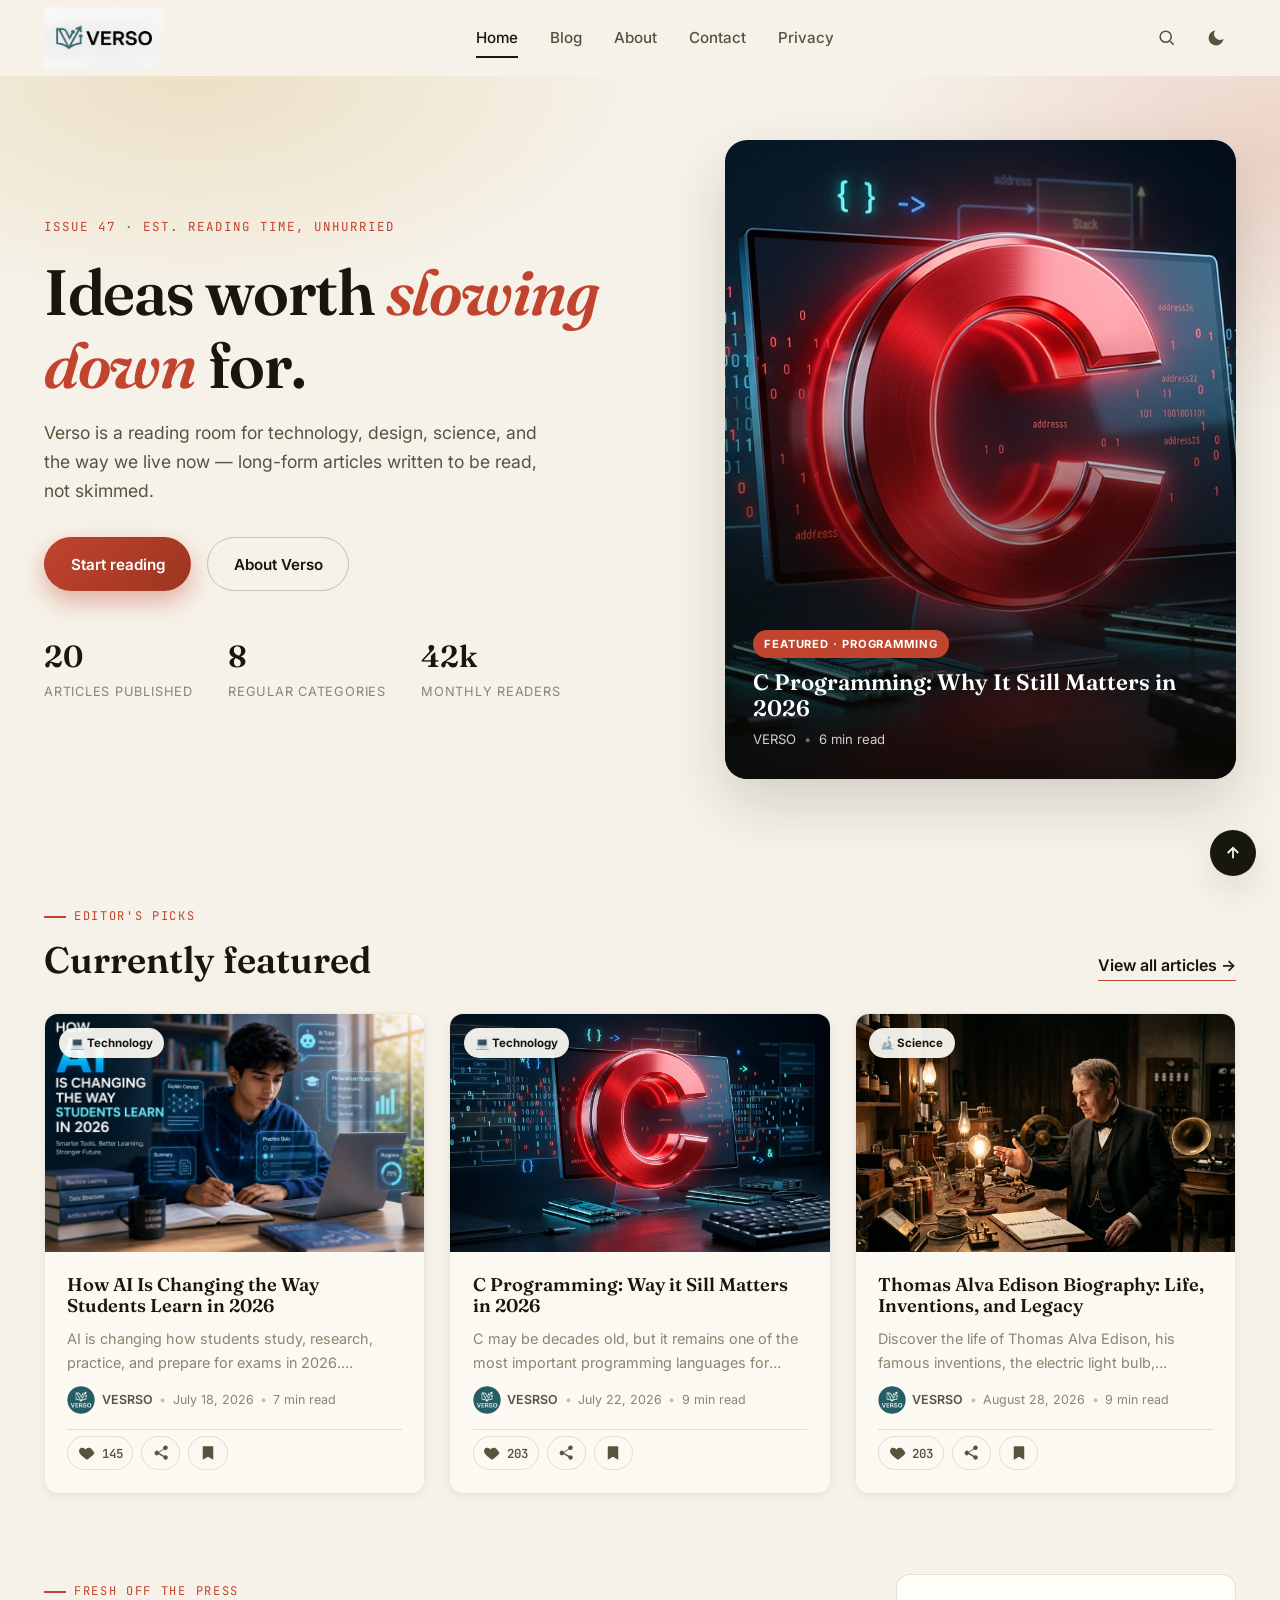
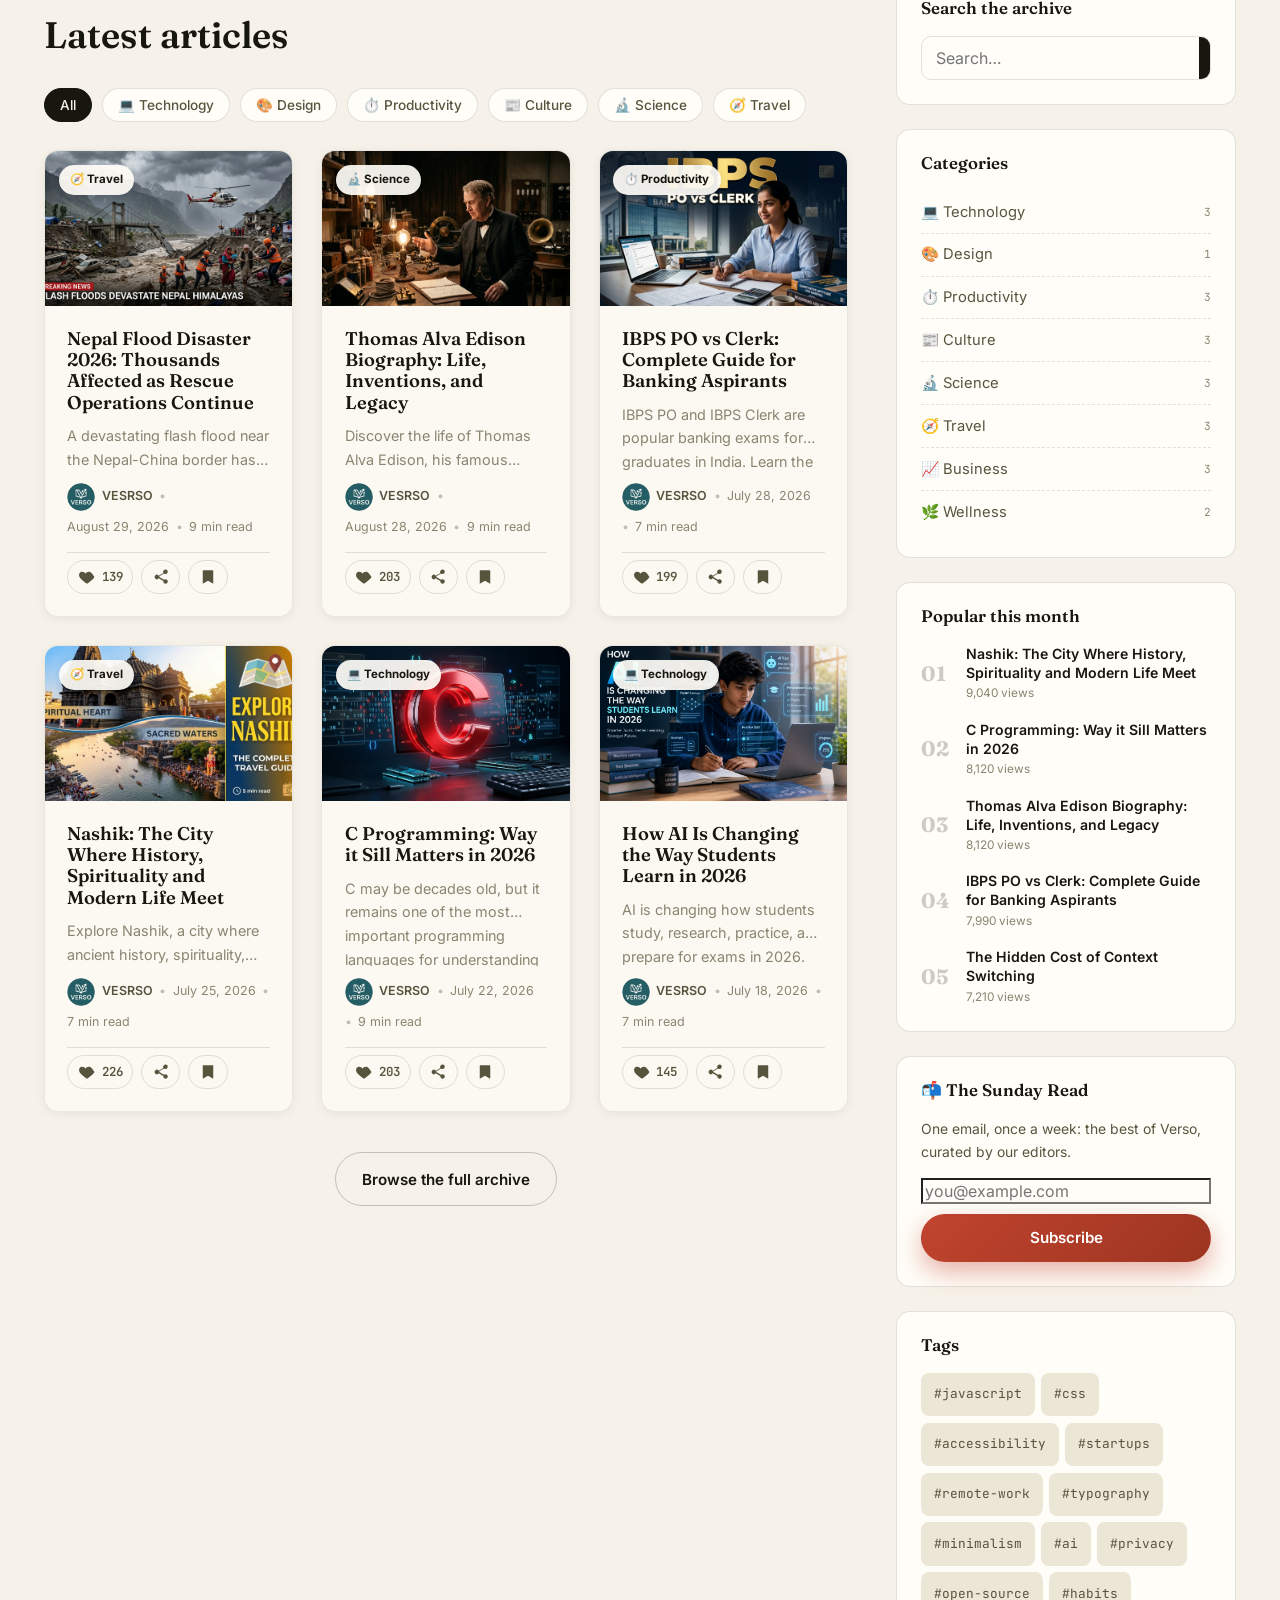
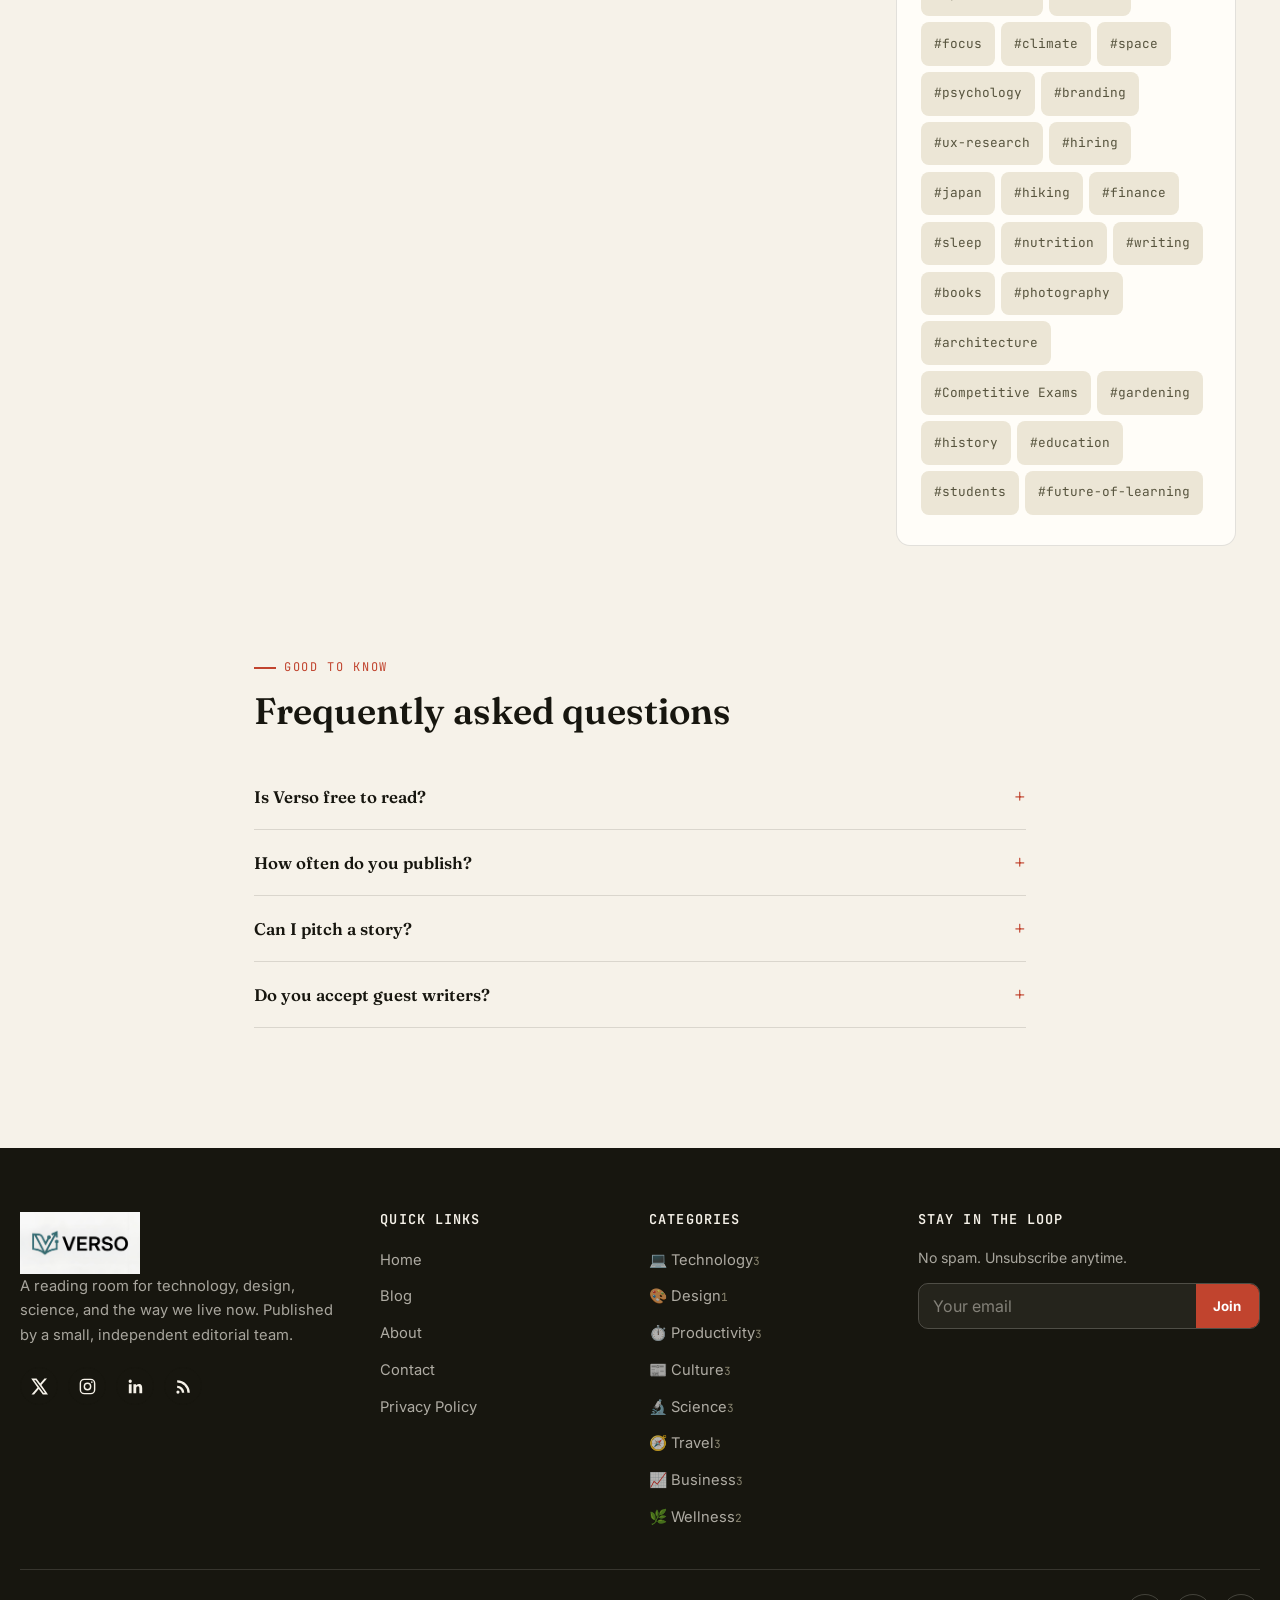
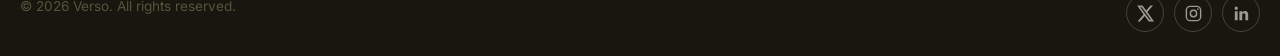
==== commit c4e069aa: "Add Google site verification meta tag" ====
--- a/index.html
+++ b/index.html
@@ -1,6 +1,7 @@
 <!DOCTYPE html>
 <html lang="en">
 <head>
+  <meta name="google-site-verification" content="L8E7GluqnDi6hn-db4uwh5d0eyfYCwh_qu2xkvtkNhM" />
   <script async src="https://pagead2.googlesyndication.com/pagead/js/adsbygoogle.js?client=ca-pub-2275084325107772"
      crossorigin="anonymous"></script>
   <meta charset="UTF-8">
